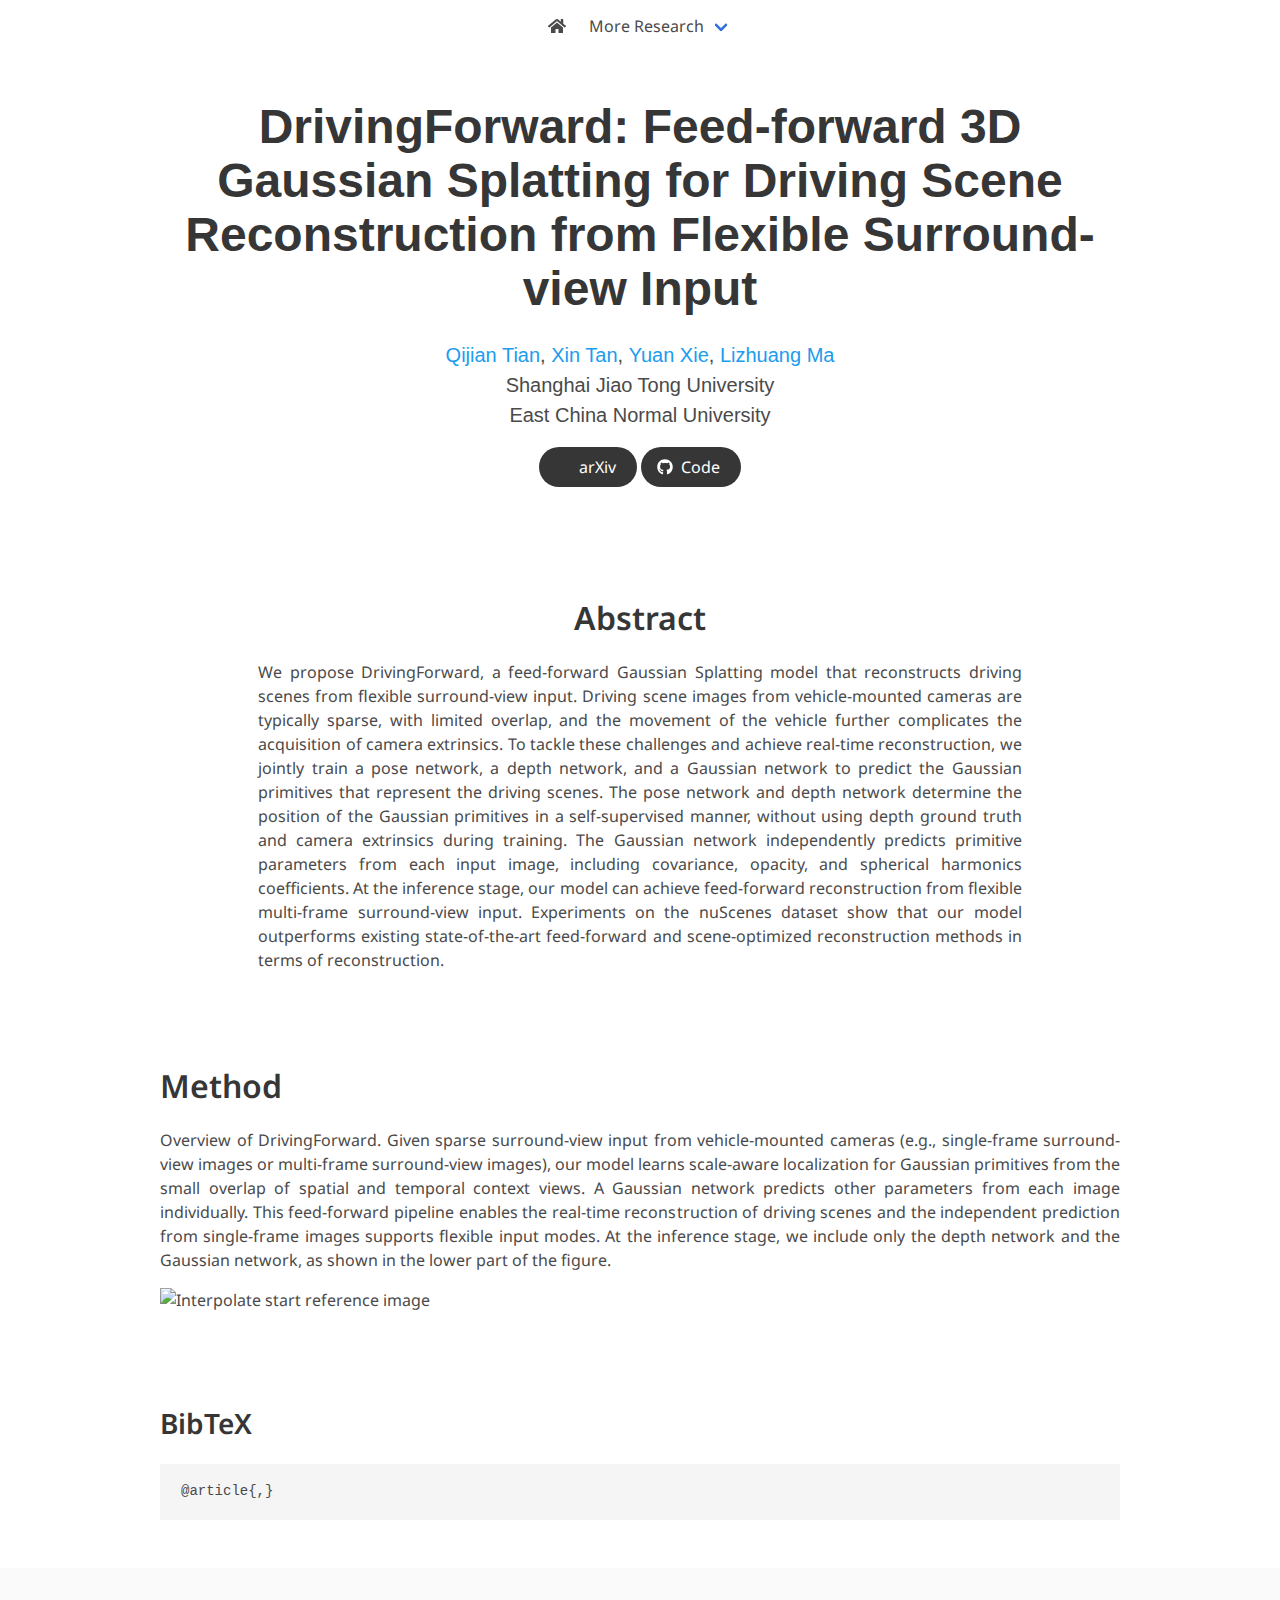
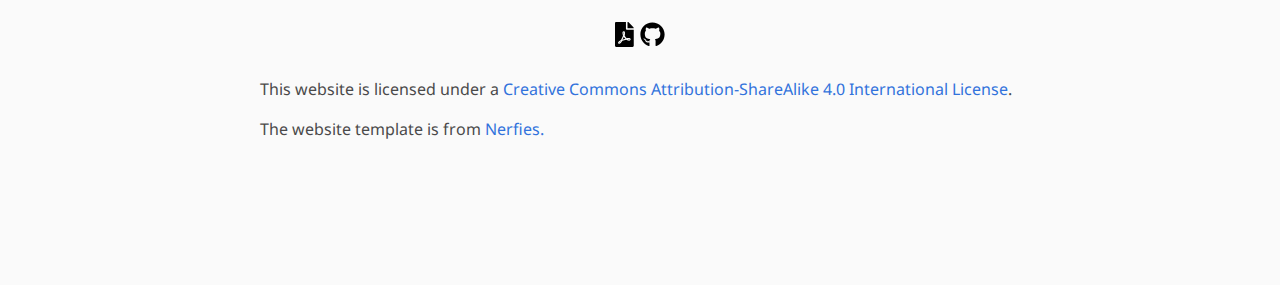
==== projects/drivingforward/index.html @ f585f8e1 "add drivingforward" ====
<!DOCTYPE html>
<html>
<head>
  <meta charset="utf-8">
  <meta name="description"
        content="DrivingForward: Feed-forward 3D Gaussian Splatting for Driving Scene Reconstruction from Flexible Surround-view Input">
  <meta name="keywords" content="DrivingForward">
  <meta name="viewport" content="width=device-width, initial-scale=1">
  <title>DrivingForward: Feed-forward 3D Gaussian Splatting for Driving Scene Reconstruction from Flexible Surround-view Input</title>

  <!-- Global site tag (gtag.js) - Google Analytics -->
  <script async src="https://www.googletagmanager.com/gtag/js?id=G-PYVRSFMDRL"></script>
  <script>
    window.dataLayer = window.dataLayer || [];

    function gtag() {
      dataLayer.push(arguments);
    }

    gtag('js', new Date());

    gtag('config', 'G-PYVRSFMDRL');
  </script>

  <link href="https://fonts.googleapis.com/css?family=Google+Sans|Noto+Sans|Castoro"
        rel="stylesheet">

  <link rel="stylesheet" href="./static/css/bulma.min.css">
  <link rel="stylesheet" href="./static/css/bulma-carousel.min.css">
  <link rel="stylesheet" href="./static/css/bulma-slider.min.css">
  <link rel="stylesheet" href="./static/css/fontawesome.all.min.css">
  <link rel="stylesheet"
        href="https://cdn.jsdelivr.net/gh/jpswalsh/academicons@1/css/academicons.min.css">
  <link rel="stylesheet" href="./static/css/index.css">
  <!-- <link rel="icon" href="./static/images/favicon.svg"> -->

  <script src="https://ajax.googleapis.com/ajax/libs/jquery/3.5.1/jquery.min.js"></script>
  <script defer src="./static/js/fontawesome.all.min.js"></script>
  <script src="./static/js/bulma-carousel.min.js"></script>
  <script src="./static/js/bulma-slider.min.js"></script>
  <script src="./static/js/index.js"></script>
</head>

<body>
    <nav class="navbar" role="navigation" aria-label="main navigation">
      <div class="navbar-brand">
        <a role="button" class="navbar-burger" aria-label="menu" aria-expanded="false">
          <span aria-hidden="true"></span>
          <span aria-hidden="true"></span>
          <span aria-hidden="true"></span>
        </a>
      </div>
      <div class="navbar-menu">
        <div class="navbar-start" style="flex-grow: 1; justify-content: center;">
          <a class="navbar-item" href="https://fangzhou2000.github.io/">
          <span class="icon">
              <i class="fas fa-home"></i>
          </span>
          </a>
    
          <div class="navbar-item has-dropdown is-hoverable">
            <a class="navbar-link">
              More Research
            </a>
          </div>
        </div>
    
      </div>
    </nav>

    <section class="hero">
        <div class="hero-body">
          <div class="container is-max-desktop">
            <div class="columns is-centered">
              <div class="column has-text-centered">
                <h1 class="title is-1 publication-title">DrivingForward: Feed-forward 3D Gaussian Splatting for Driving Scene Reconstruction from Flexible Surround-view Input</h1>
                <div class="is-size-5 publication-authors">
                  <span class="author-block">
                    <a href="http://fangzhou2000.github.io/">Qijian Tian</a>,</span>
                  <span class="author-block">
                    <a href="https://tanxincs.github.io/">Xin Tan</a>,</span>
                  <span class="author-block">
                    <a href="https://scholar.google.com/citations?user=RN1QMPgAAAAJ&hl=zh-CN&oi=ao">Yuan Xie</a>,
                  </span>
                  <span class="author-block">
                    <a href="https://dmcv.sjtu.edu.cn/people/">Lizhuang Ma</a>
                  </span>
                </div>
      
                <div class="is-size-5 publication-authors">
                  <span class="author-block">Shanghai Jiao Tong University</span><br>
                  <span class="author-block">East China Normal University</span>
                </div>
      
                <div class="column has-text-centered">
                  <div class="publication-links">
                    <!-- PDF Link. -->
                    <!-- <span class="link-block">
                      <a href=""
                         class="external-link button is-normal is-rounded is-dark">
                        <span class="icon">
                            <i class="fas fa-file-pdf"></i>
                        </span>
                        <span>Paper</span>
                      </a>
                    </span> -->
                    <span class="link-block">
                      <a href=""
                         class="external-link button is-normal is-rounded is-dark">
                        <span class="icon">
                            <i class="ai ai-arxiv"></i>
                        </span>
                        <span>arXiv</span>
                      </a>
                    </span>
                    <!-- Video Link. -->
                    <!-- <span class="link-block">
                      <a href="https://www.youtube.com/watch?v=MrKrnHhk8IA"
                         class="external-link button is-normal is-rounded is-dark">
                        <span class="icon">
                            <i class="fab fa-youtube"></i>
                        </span>
                        <span>Video</span>
                      </a>
                    </span> -->
                    <!-- Code Link. -->
                    <span class="link-block">
                      <a href="https://github.com/fangzhou2000/DrivingForward"
                         class="external-link button is-normal is-rounded is-dark">
                        <span class="icon">
                            <i class="fab fa-github"></i>
                        </span>
                        <span>Code</span>
                        </a>
                    </span>
                    <!-- Dataset Link. -->
                    <!-- <span class="link-block"> -->
                      <!-- <a href="https://github.com/google/nerfies/releases/tag/0.1"
                         class="external-link button is-normal is-rounded is-dark">
                        <span class="icon">
                            <i class="far fa-images"></i>
                        </span>
                        <span>Data</span>
                        </a> -->
                  </div>
      
                </div>
              </div>
            </div>
          </div>
        </div>
    </section>

    <!-- <section class="hero teaser">
        <div class="container is-max-desktop">
          <div class="hero-body">
            <video id="teaser" autoplay muted loop playsinline height="100%">
              <source src="./static/videos/"
                      type="video/mp4">
            </video>
            <h2 class="subtitle has-text-centered">
              <span class="dnerf">Caption</span>
            </h2>
          </div>
        </div>
    </section> -->

    <section class="section">
        <div class="container is-max-desktop">
          <!-- Abstract. -->
          <div class="columns is-centered has-text-centered">
            <div class="column is-four-fifths">
              <h2 class="title is-3">Abstract</h2>
              <div class="content has-text-justified">
                We propose DrivingForward, a feed-forward Gaussian Splatting model that reconstructs driving scenes from flexible surround-view input. Driving scene images from vehicle-mounted cameras are typically sparse, with limited overlap, and the movement of the vehicle further complicates the acquisition of camera extrinsics. To tackle these challenges and achieve real-time reconstruction, we jointly train a pose network, a depth network, and a Gaussian network to predict the Gaussian primitives that represent the driving scenes. The pose network and depth network determine the position of the Gaussian primitives in a self-supervised manner, without using depth ground truth and camera extrinsics during training. The Gaussian network independently predicts primitive parameters from each input image, including covariance, opacity, and spherical harmonics coefficients. At the inference stage, our model can achieve feed-forward reconstruction from flexible multi-frame surround-view input. Experiments on the nuScenes dataset show that our model outperforms existing state-of-the-art feed-forward and scene-optimized reconstruction methods in terms of reconstruction.
              </div>
            </div>
          </div>
        </div>
    </section>

    <section class="section">
        <div class="container is-max-desktop">
          <!-- Method. -->
          <div class="columns is-centered">
            <div class="column is-full-width">
              <h2 class="title is-3">Method</h2>
              <!-- Interpolating. -->
                <div class="content has-text-justified">
                <p>
                    Overview of DrivingForward. Given sparse surround-view input from vehicle-mounted cameras 
                    (e.g., single-frame surround-view images or multi-frame surround-view images), 
                    our model learns scale-aware localization for Gaussian primitives from the small overlap of spatial and temporal context views. 
                    A Gaussian network predicts other parameters from each image individually. 
                    This feed-forward pipeline enables the real-time reconstruction of driving scenes and 
                    the independent prediction from single-frame images supports flexible input modes. 
                    At the inference stage, we include only the depth network and the Gaussian network, as shown in the lower part of the figure.
                </p>
                <img src="./static/images/main.png" 
                     class="interpolation-image" 
                     alt="Interpolate start reference image" 
                     style="width: 100%; height: auto; display: block; margin: 0 auto;">
            </div>
          </div>
        </div>
    </section>

    <section class="section" id="BibTeX">
        <div class="container is-max-desktop content">
          <h2 class="title">BibTeX</h2>
          <pre><code>@article{,}</code></pre>
        </div>
    </section>

    <footer class="footer">
        <div class="container">
          <div class="content has-text-centered">
            <a class="icon-link"
               href="">
              <i class="fas fa-file-pdf"></i>
            </a>
            <a class="icon-link" href="https://github.com/fangzhou2000" class="external-link" disabled>
              <i class="fab fa-github"></i>
            </a>
          </div>
          <div class="columns is-centered">
            <div class="column is-8">
              <div class="content">
                <p>
                  This website is licensed under a <a rel="license" href="http://creativecommons.org/licenses/by-sa/4.0/">Creative Commons Attribution-ShareAlike 4.0 International License</a>.
                </p>
                <p>
                  The website template is from <a href="https://github.com/nerfies/nerfies.github.io">Nerfies.
                </p>
              </div>
            </div>
            <!-- <a href="https://mapmyvisitors.com/web/1bvxj" title="Visit tracker"><img src="https://mapmyvisitors.com/map.png?d=kSH52UUctXHgyZTvsD38_H_styzXoRq6qG_cg4tttWI&cl=ffffff"></a> -->
          </div>
          
        </div>
    </footer>

</body>
</html>
---- projects/drivingforward/static/css/index.css ----
body {
  font-family: 'Noto Sans', sans-serif;
}


.footer .icon-link {
    font-size: 25px;
    color: #000;
}

.link-block a {
    margin-top: 5px;
    margin-bottom: 5px;
}

.dnerf {
  font-variant: small-caps;
}


.teaser .hero-body {
  padding-top: 0;
  padding-bottom: 3rem;
}

.teaser {
  font-family: 'Google Sans', sans-serif;
}


.publication-title {
}

.publication-banner {
  max-height: parent;

}

.publication-banner video {
  position: relative;
  left: auto;
  top: auto;
  transform: none;
  object-fit: fit;
}

.publication-header .hero-body {
}

.publication-title {
    font-family: 'Google Sans', sans-serif;
}

.publication-authors {
    font-family: 'Google Sans', sans-serif;
}

.publication-venue {
    color: #555;
    width: fit-content;
    font-weight: bold;
}

.publication-awards {
    color: #ff3860;
    width: fit-content;
    font-weight: bolder;
}

.publication-authors {
}

.publication-authors a {
   color: hsl(204, 86%, 53%) !important;
}

.publication-authors a:hover {
    text-decoration: underline;
}

.author-block {
  display: inline-block;
}

.publication-banner img {
}

.publication-authors {
  /*color: #4286f4;*/
}

.publication-video {
    position: relative;
    width: 100%;
    height: 0;
    padding-bottom: 56.25%;

    overflow: hidden;
    border-radius: 10px !important;
}

.publication-video iframe {
    position: absolute;
    top: 0;
    left: 0;
    width: 100%;
    height: 100%;
}

.publication-body img {
}

.results-carousel {
  overflow: hidden;
}

.results-carousel .item {
  margin: 5px;
  overflow: hidden;
  border: 1px solid #bbb;
  border-radius: 10px;
  padding: 0;
  font-size: 0;
}

.results-carousel video {
  margin: 0;
}


.interpolation-panel {
  background: #f5f5f5;
  border-radius: 10px;
}

.interpolation-panel .interpolation-image {
  width: 100%;
  border-radius: 5px;
}

.interpolation-video-column {
}

.interpolation-panel .slider {
  margin: 0 !important;
}

.interpolation-panel .slider {
  margin: 0 !important;
}

#interpolation-image-wrapper {
  width: 100%;
}
#interpolation-image-wrapper img {
  border-radius: 5px;
}
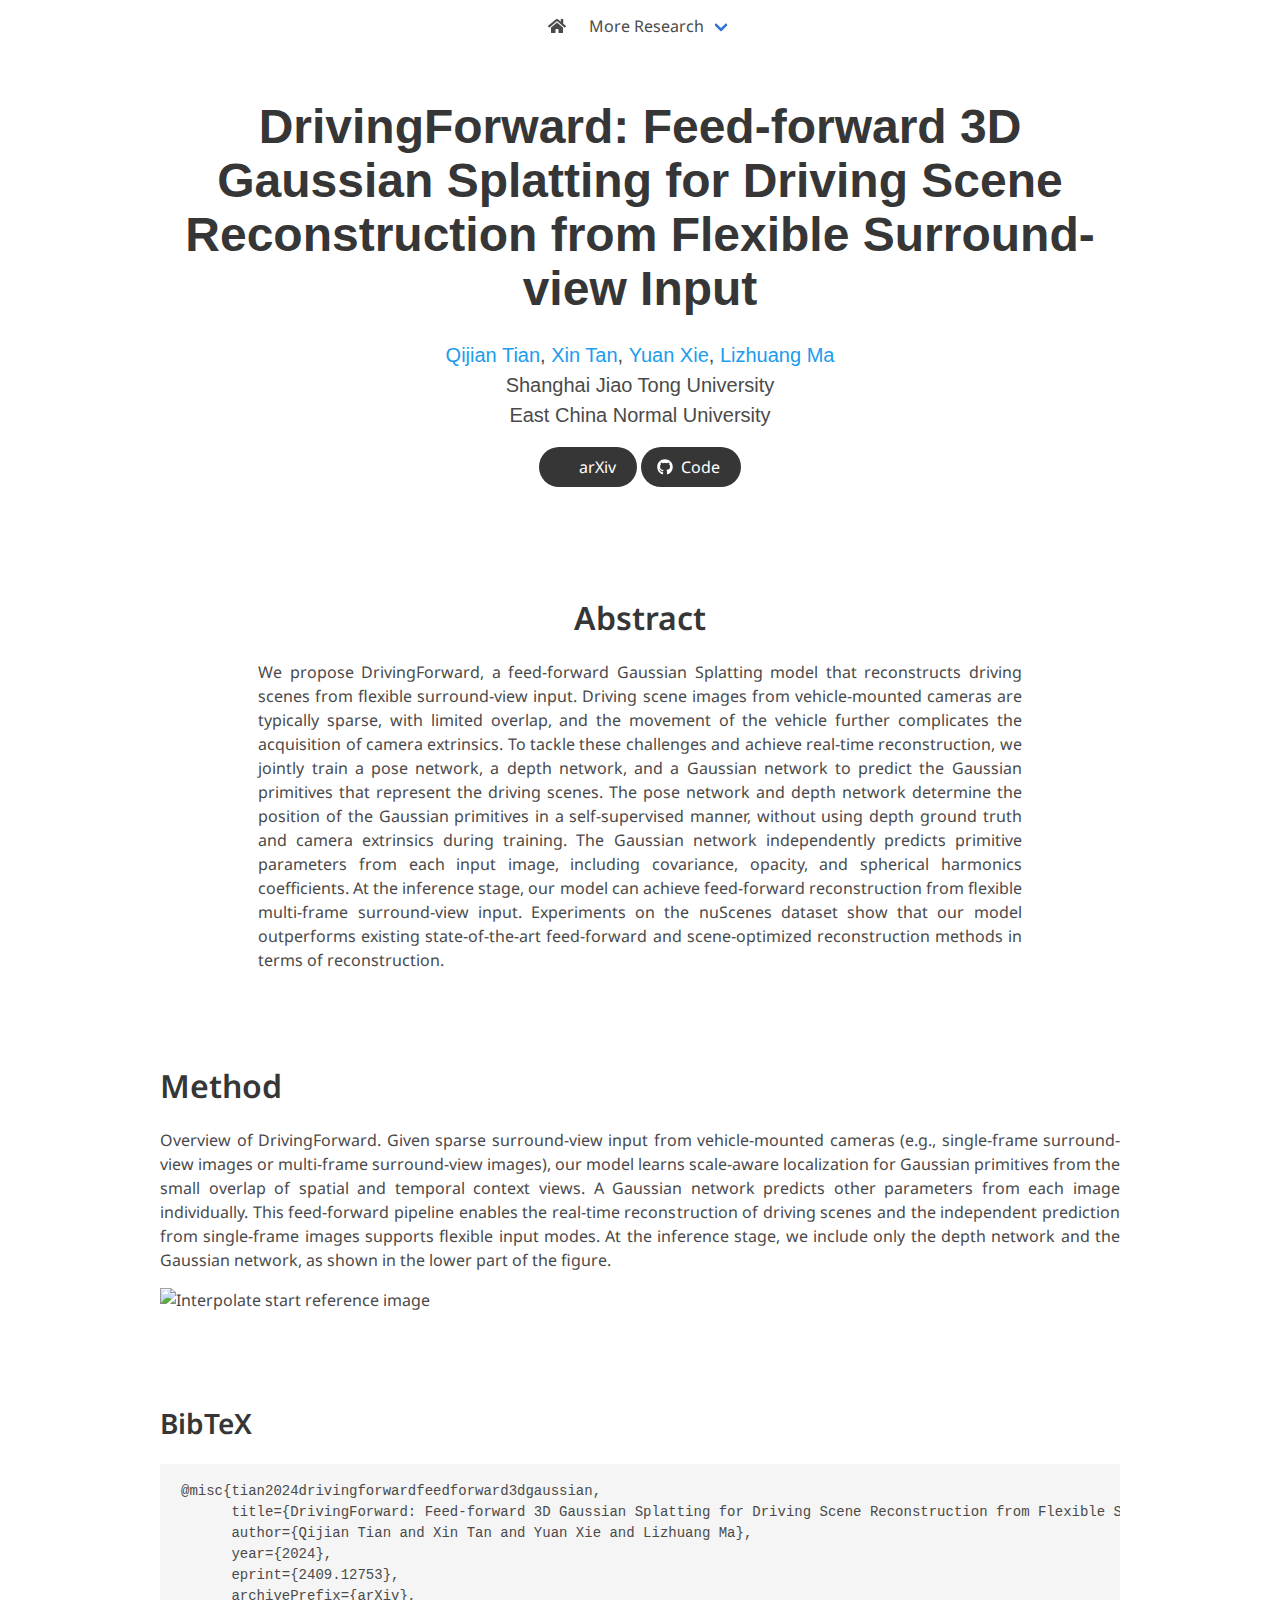
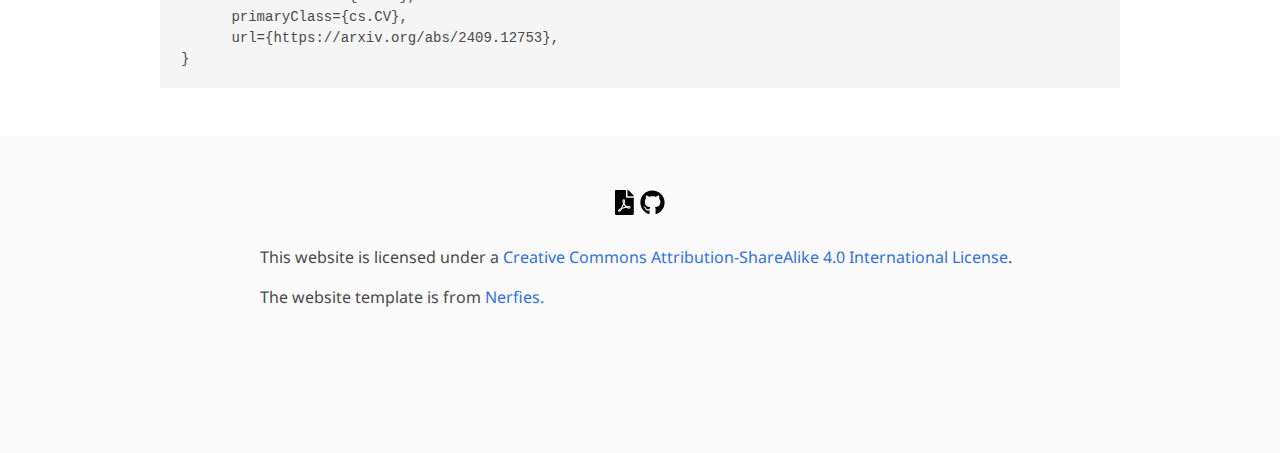
==== commit 9b17875e: "update arxiv link" ====
--- a/projects/drivingforward/index.html
+++ b/projects/drivingforward/index.html
@@ -105,7 +105,7 @@
                       </a>
                     </span> -->
                     <span class="link-block">
-                      <a href=""
+                      <a href="https://arxiv.org/abs/2409.12753"
                          class="external-link button is-normal is-rounded is-dark">
                         <span class="icon">
                             <i class="ai ai-arxiv"></i>
@@ -208,7 +208,15 @@
     <section class="section" id="BibTeX">
         <div class="container is-max-desktop content">
           <h2 class="title">BibTeX</h2>
-          <pre><code>@article{,}</code></pre>
+          <pre><code>@misc{tian2024drivingforwardfeedforward3dgaussian,
+      title={DrivingForward: Feed-forward 3D Gaussian Splatting for Driving Scene Reconstruction from Flexible Surround-view Input}, 
+      author={Qijian Tian and Xin Tan and Yuan Xie and Lizhuang Ma},
+      year={2024},
+      eprint={2409.12753},
+      archivePrefix={arXiv},
+      primaryClass={cs.CV},
+      url={https://arxiv.org/abs/2409.12753}, 
+}</code></pre>
         </div>
     </section>
 
@@ -216,7 +224,7 @@
         <div class="container">
           <div class="content has-text-centered">
             <a class="icon-link"
-               href="">
+               href="https://arxiv.org/pdf/2409.12753">
               <i class="fas fa-file-pdf"></i>
             </a>
             <a class="icon-link" href="https://github.com/fangzhou2000" class="external-link" disabled>
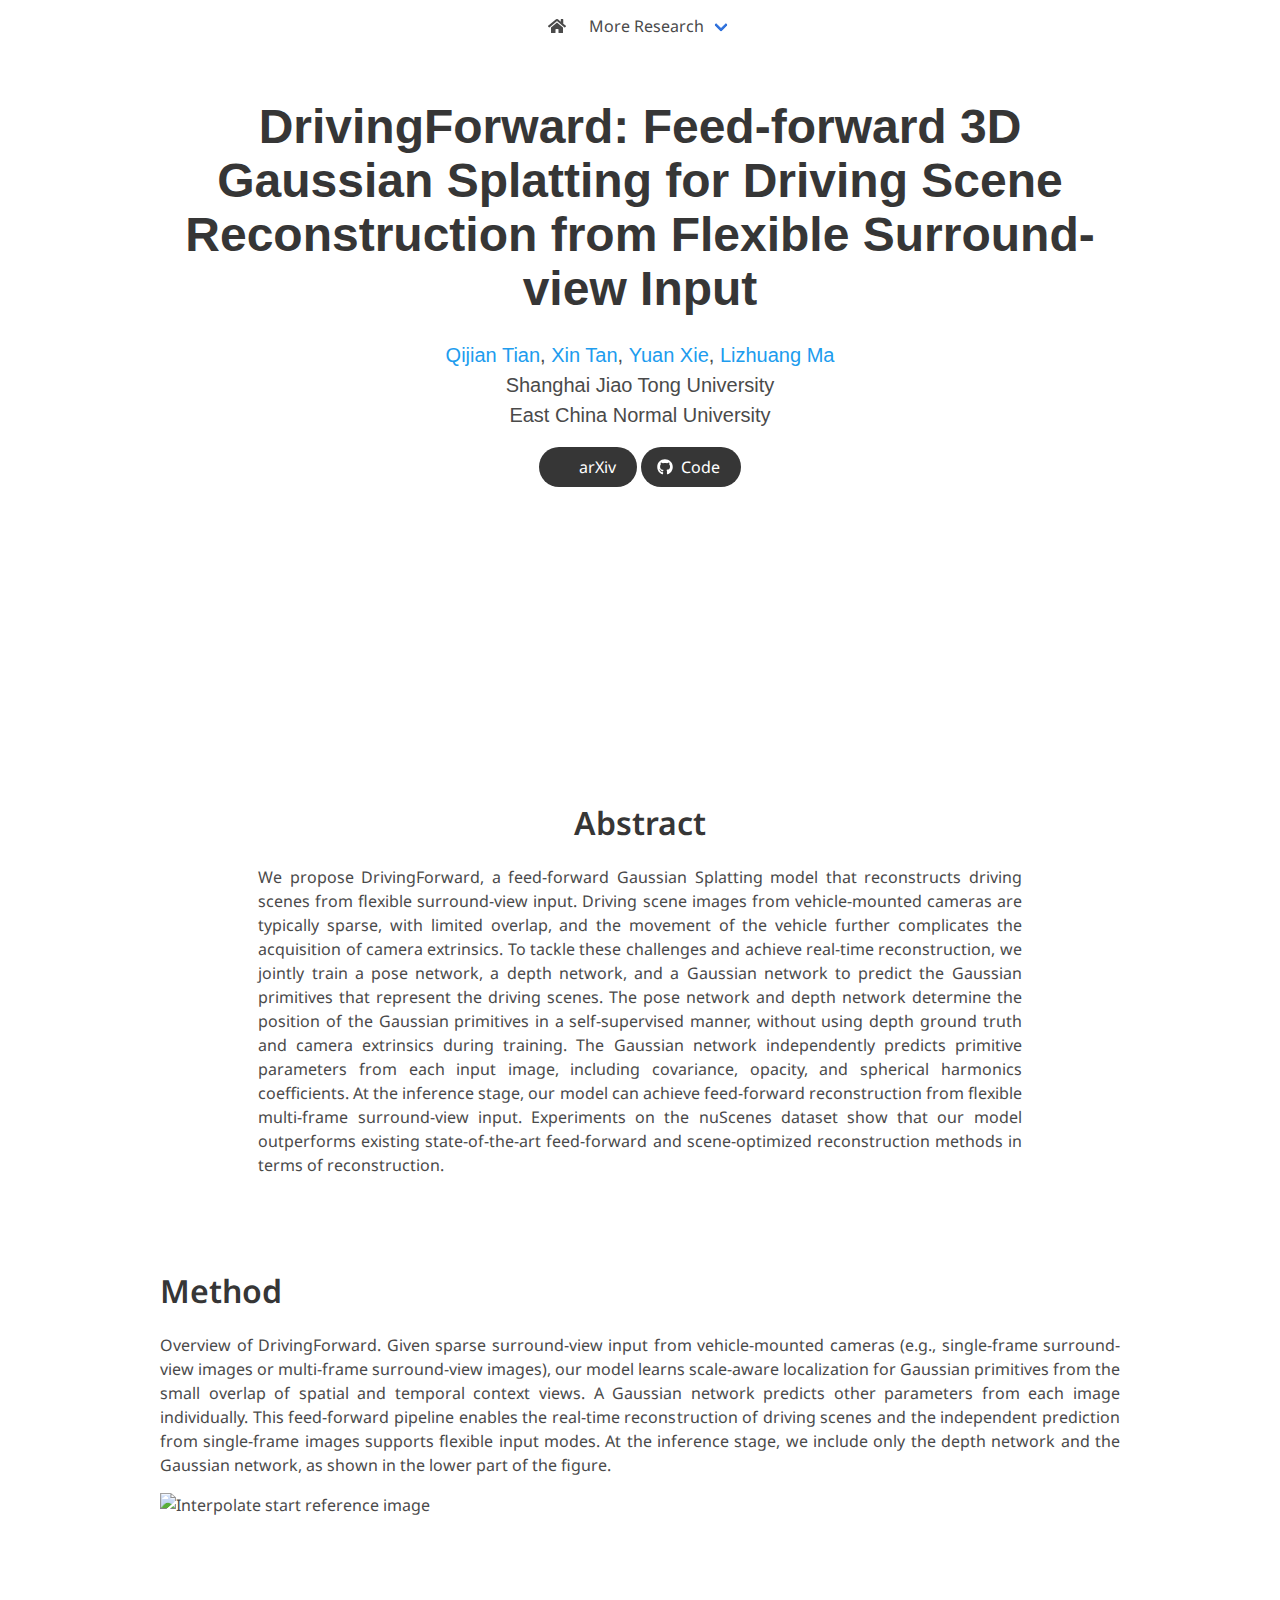
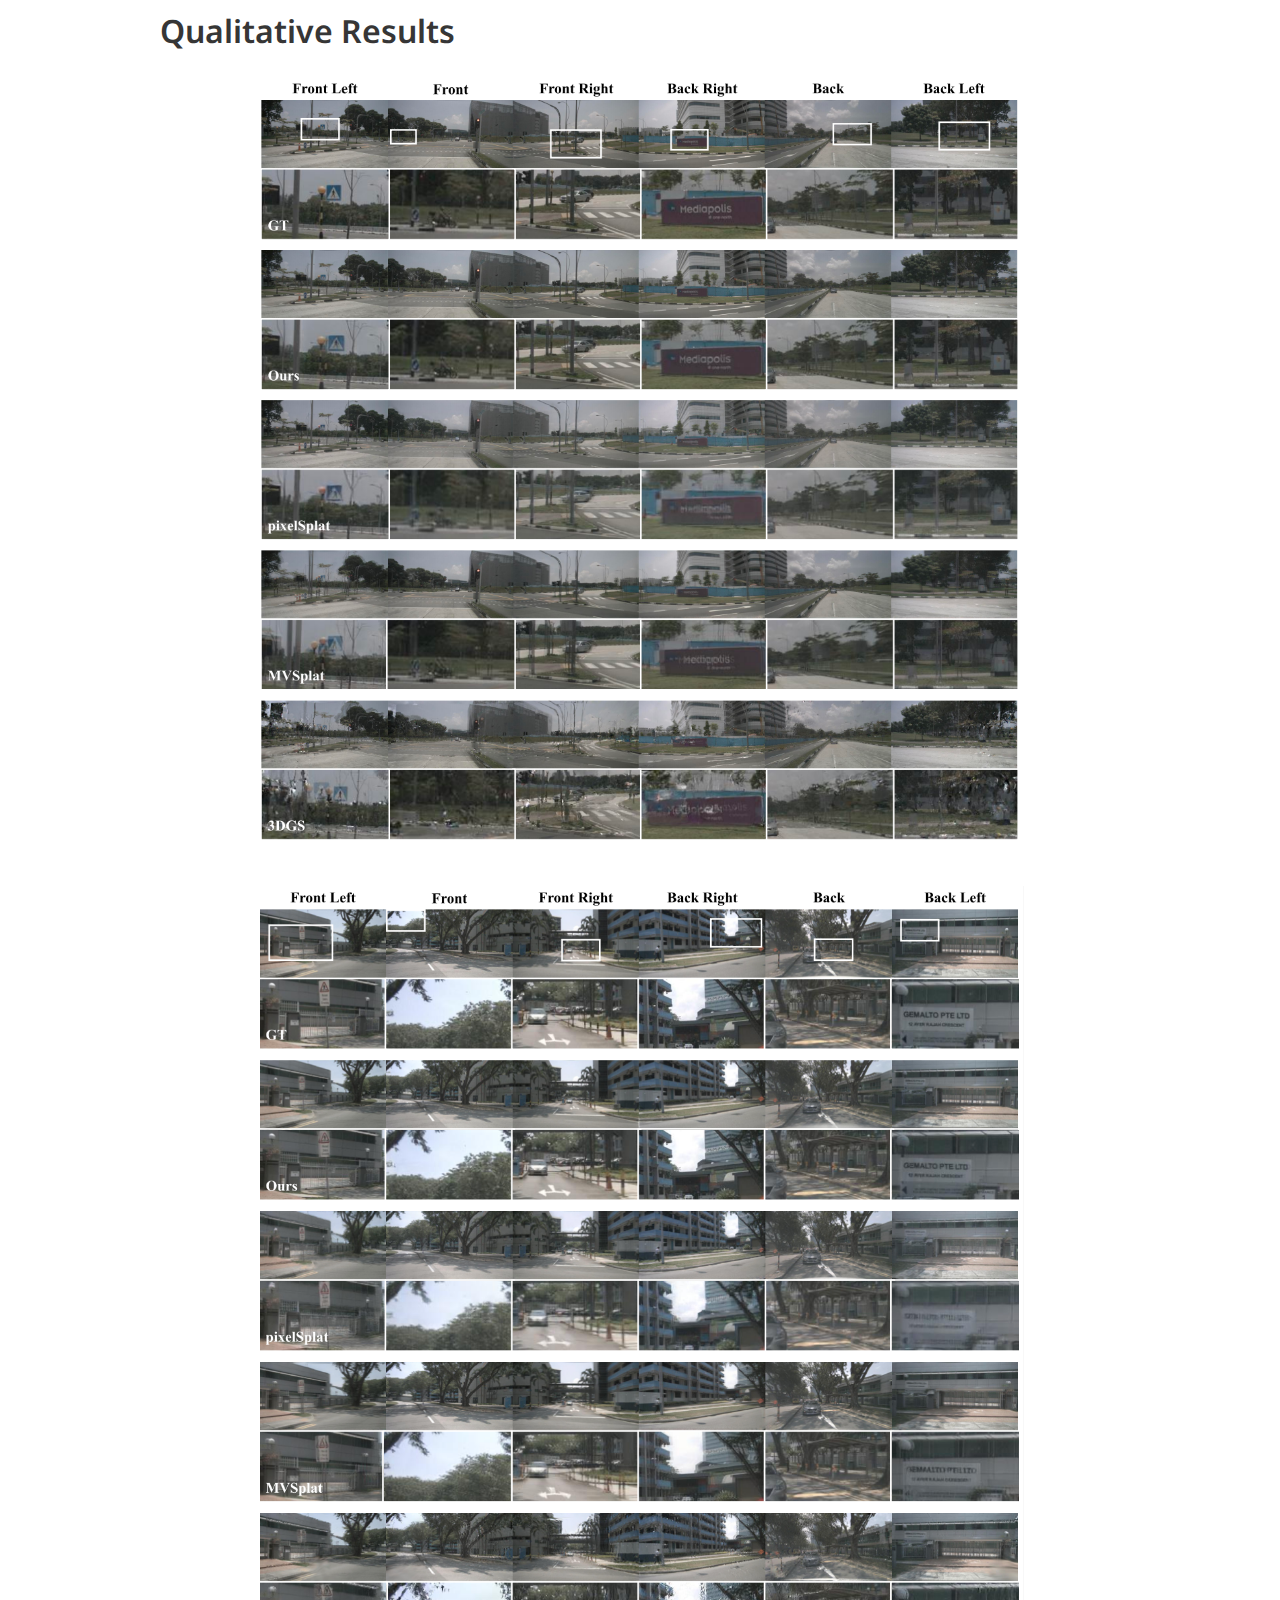
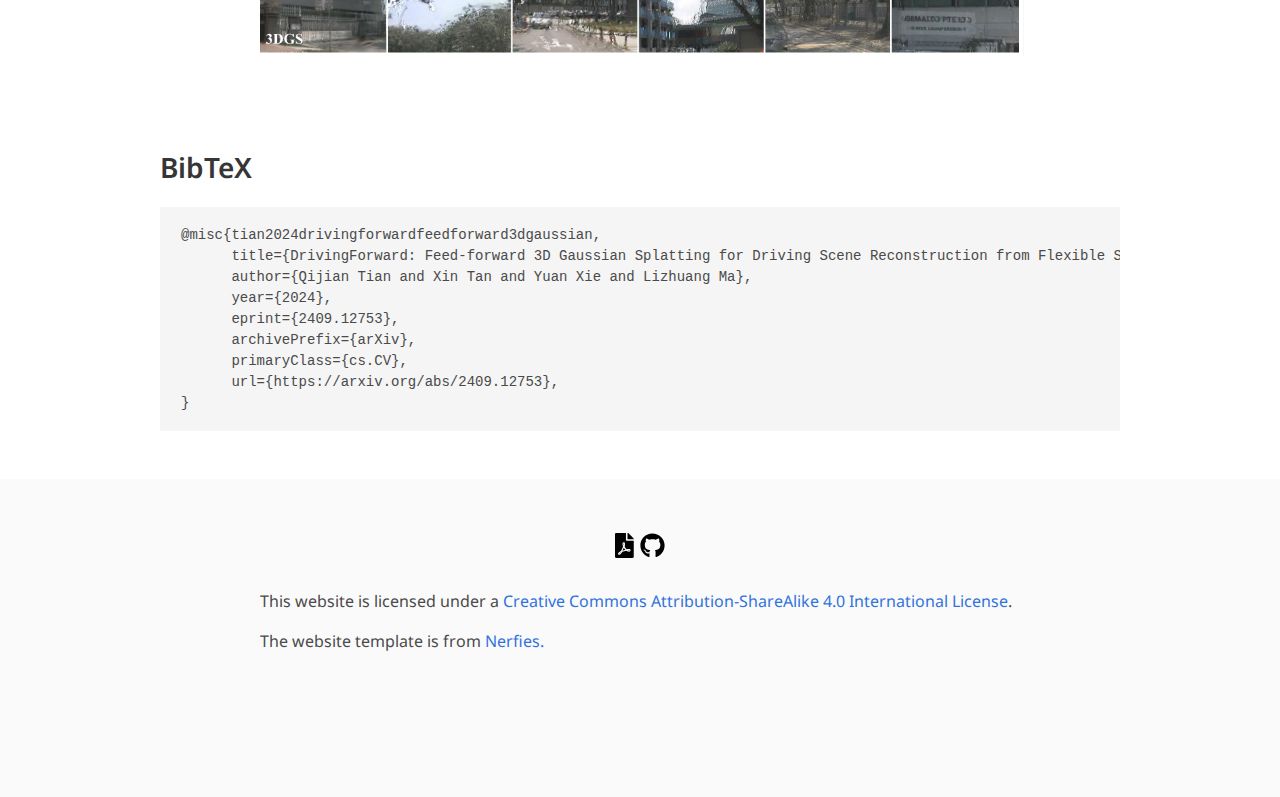
==== commit e78ee48e: "update" ====
--- a/projects/drivingforward/index.html
+++ b/projects/drivingforward/index.html
@@ -151,19 +151,19 @@
         </div>
     </section>
 
-    <!-- <section class="hero teaser">
+    <section class="hero teaser">
         <div class="container is-max-desktop">
           <div class="hero-body">
             <video id="teaser" autoplay muted loop playsinline height="100%">
-              <source src="./static/videos/"
+              <source src="./static/videos/demo.mp4"
                       type="video/mp4">
             </video>
-            <h2 class="subtitle has-text-centered">
-              <span class="dnerf">Caption</span>
-            </h2>
-          </div>
-        </div>
-    </section> -->
+            <!-- <h2 class="subtitle has-text-centered">
+              <span class="dnerf">DrivingForward reconstructs driving scenes from sparse surround-view input</span>
+            </h2> -->
+          </div>
+        </div>
+    </section>
 
     <section class="section">
         <div class="container is-max-desktop">
@@ -205,6 +205,34 @@
         </div>
     </section>
 
+    <section class="section">
+      <div class="container is-max-desktop">
+        <!-- Qualitative Results. -->
+        <div class="columns is-centered">
+          <div class="column is-full-width">
+            <h2 class="title is-3">Qualitative Results</h2>
+            <!-- Interpolating. -->
+            <div class="content has-text-justified">
+              <img src="./static/images/supp_full_vis.png" 
+                   class="interpolation-image" 
+                   alt="Interpolate start reference image" 
+                   style="width: 80%; height: 100%; display: block; margin: 0 auto;">
+              <p> 
+                <br>
+              </p>
+              <img src="./static/images/supp_more_vis.png" 
+                   class="interpolation-image" 
+                   alt="Interpolate start reference image" 
+                   style="width: 80%; height: 100%; display: block; margin: 0 auto;">
+            </div>
+          </div>
+        </div>
+      </div>
+    </section>
+
+    
+
+
     <section class="section" id="BibTeX">
         <div class="container is-max-desktop content">
           <h2 class="title">BibTeX</h2>
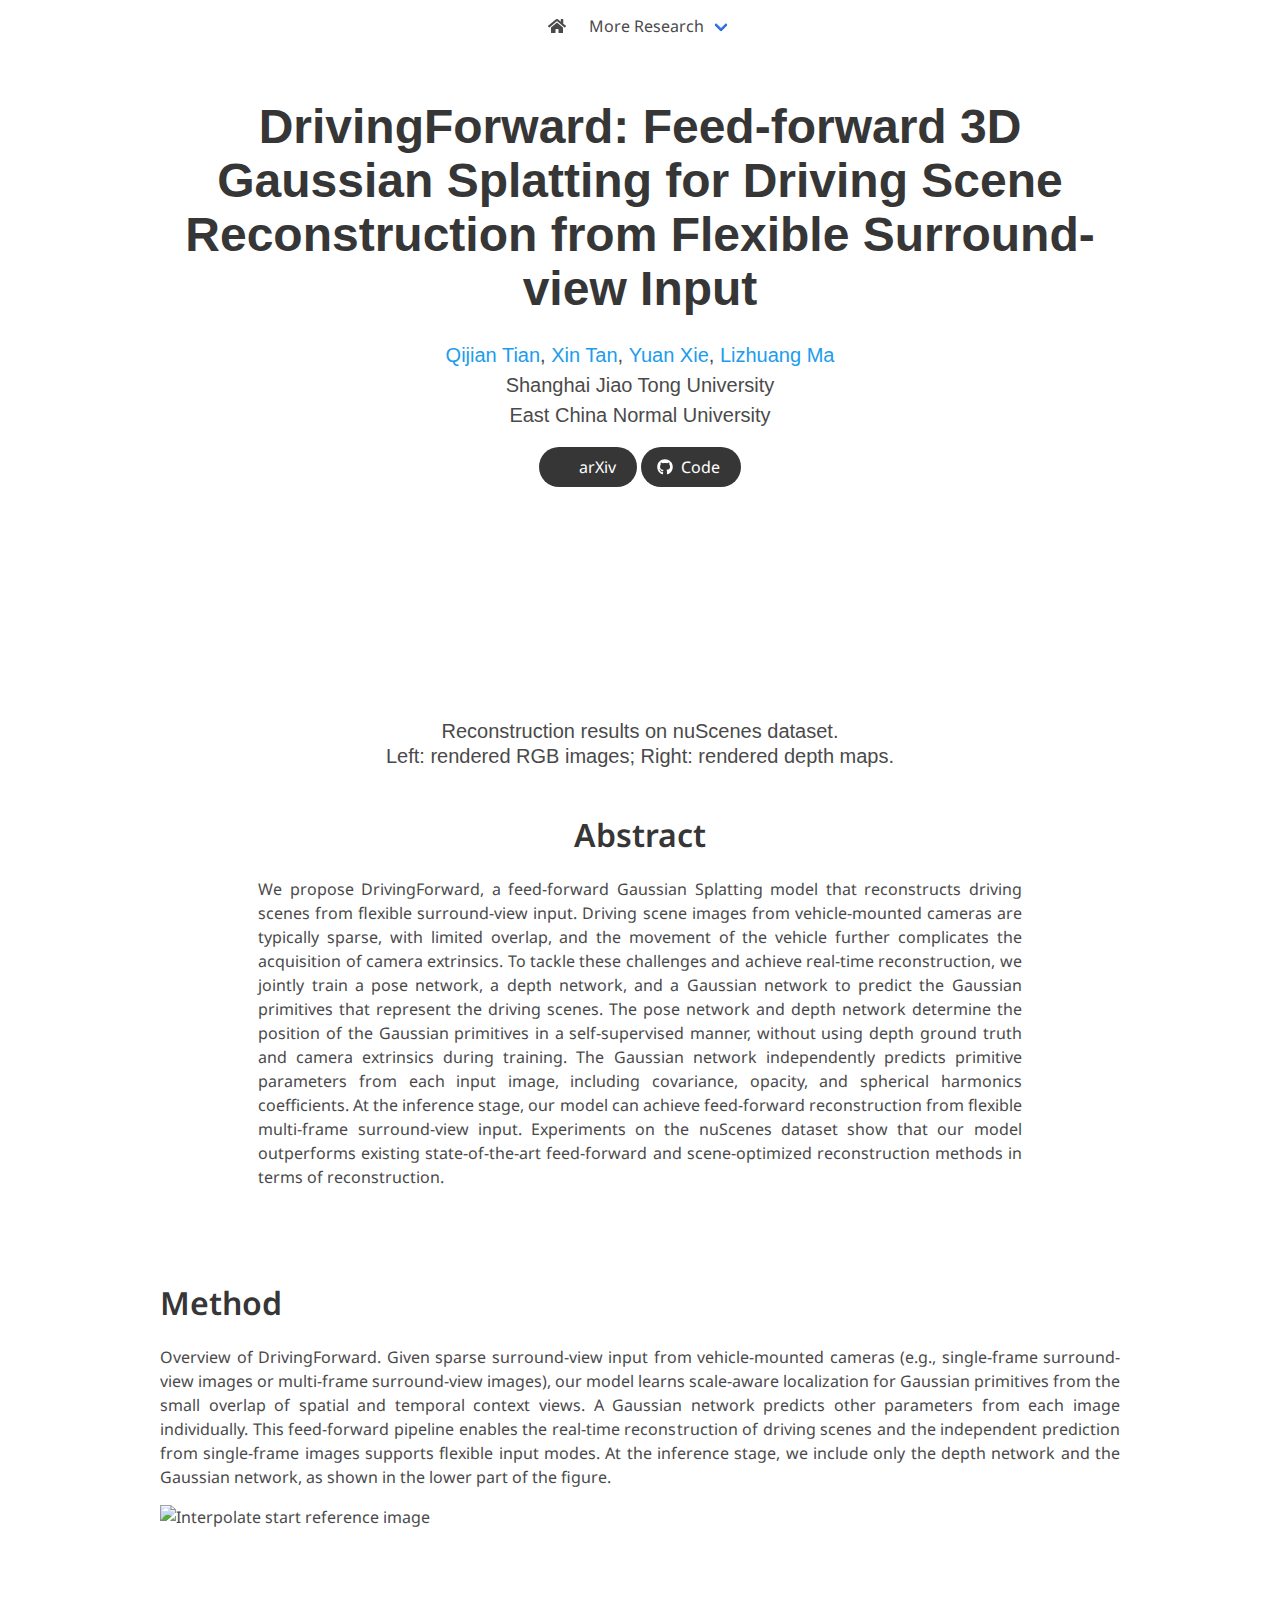
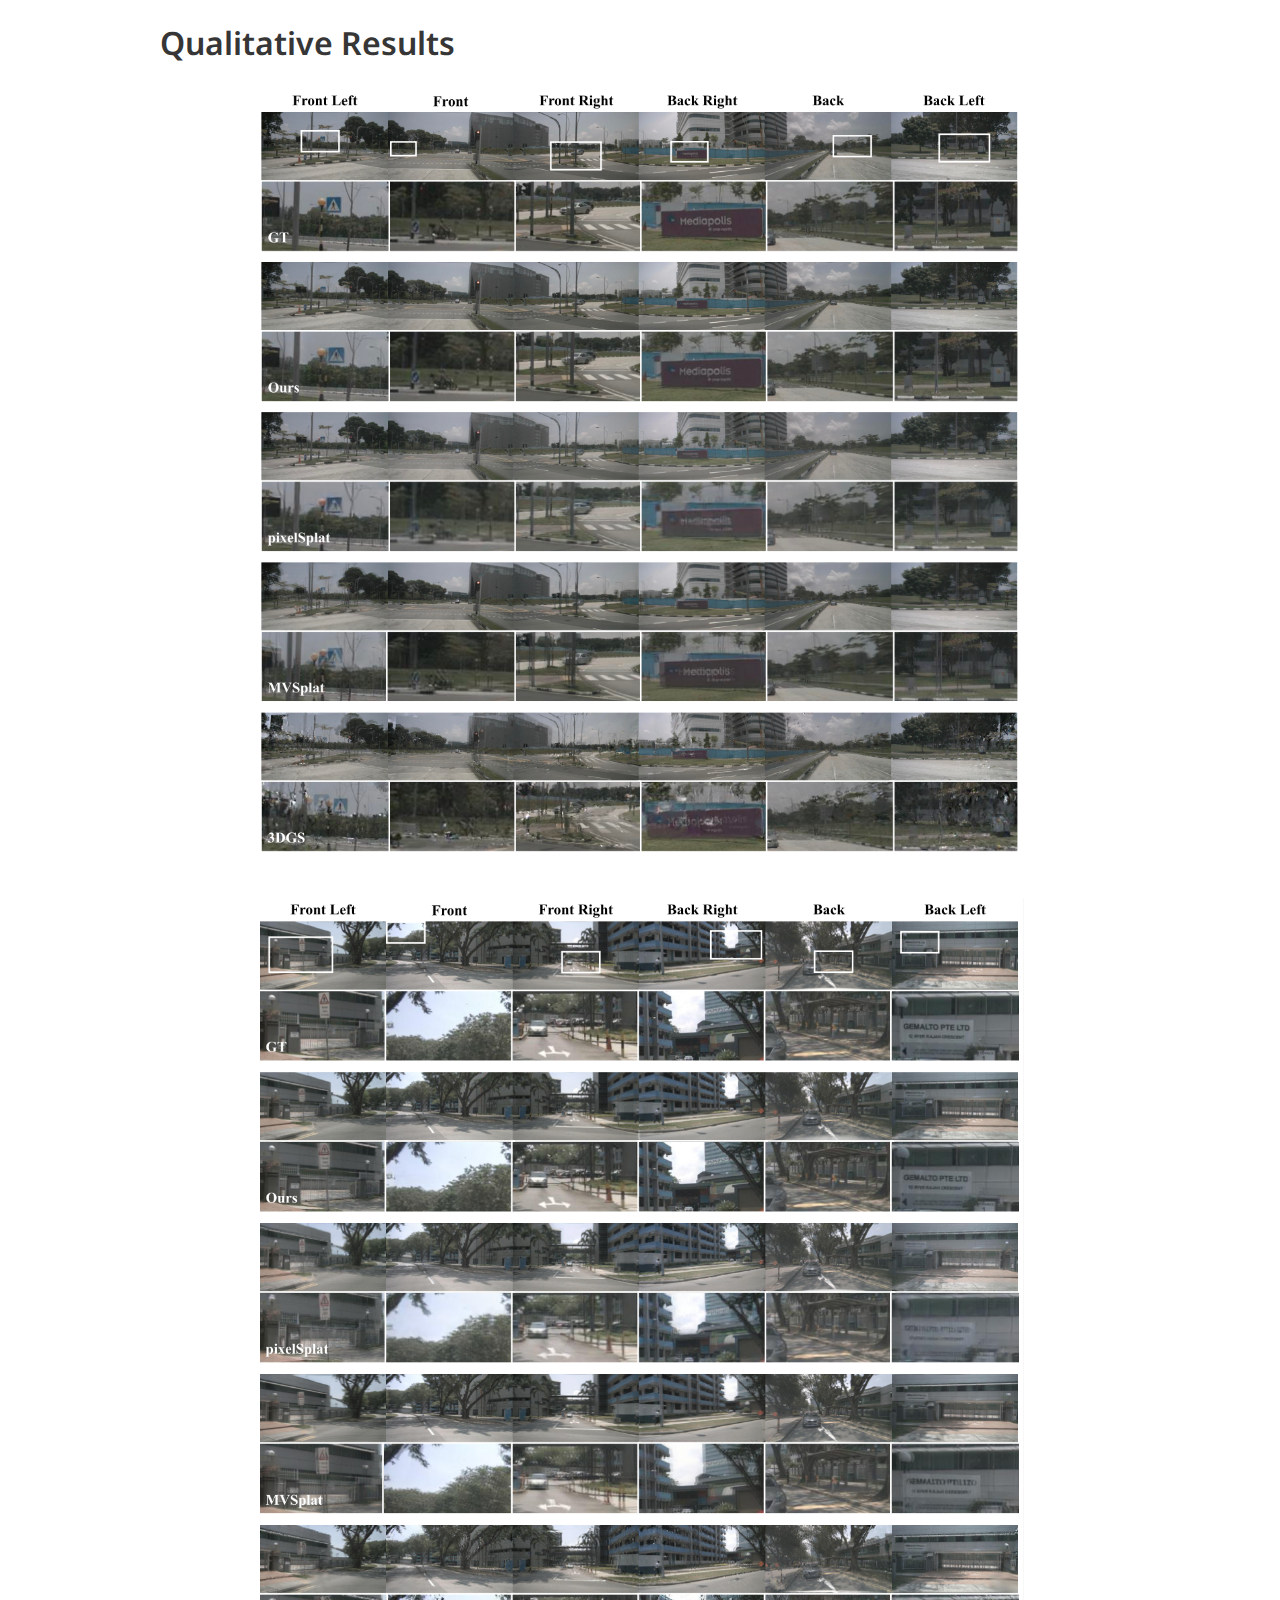
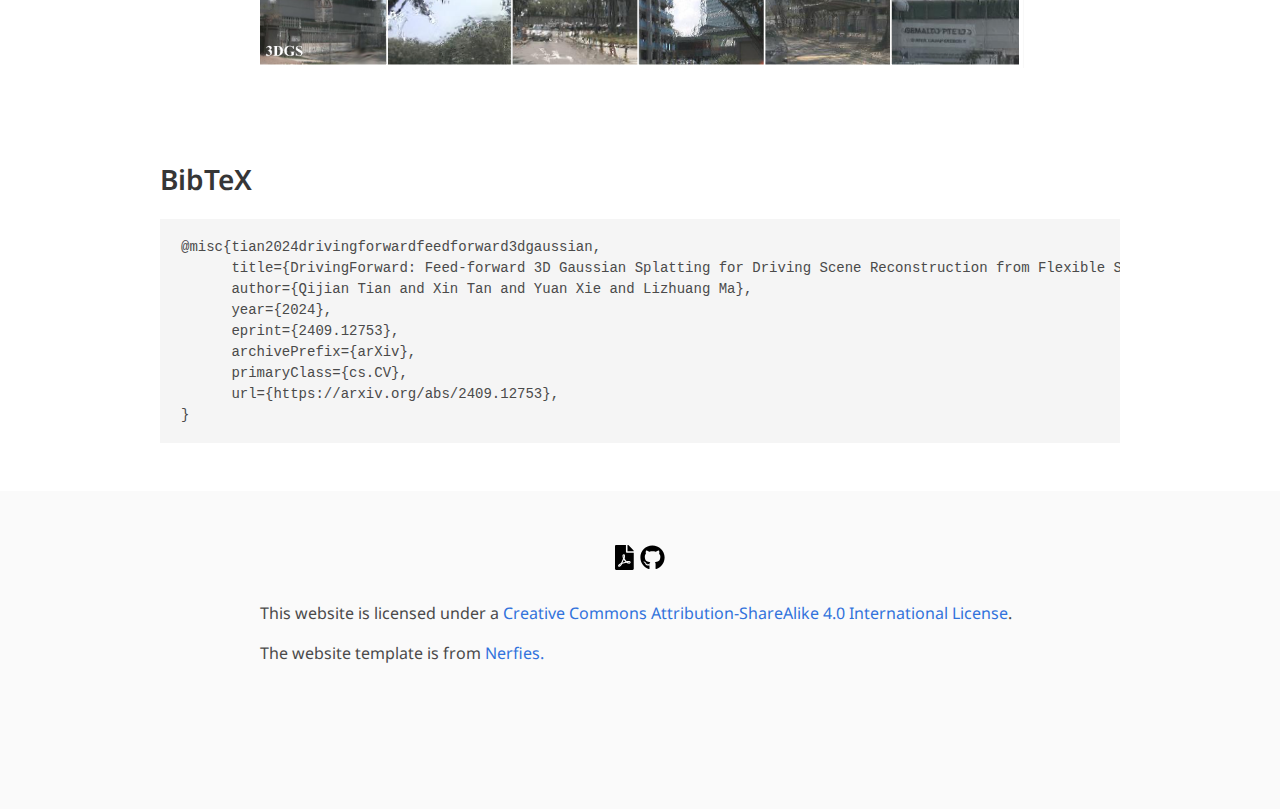
==== commit 55445acf: "update depth map" ====
--- a/projects/drivingforward/index.html
+++ b/projects/drivingforward/index.html
@@ -151,20 +151,46 @@
         </div>
     </section>
 
-    <section class="hero teaser">
+    <!-- <section class="hero teaser">
         <div class="container is-max-desktop">
           <div class="hero-body">
             <video id="teaser" autoplay muted loop playsinline height="100%">
               <source src="./static/videos/demo.mp4"
                       type="video/mp4">
             </video>
-            <!-- <h2 class="subtitle has-text-centered">
-              <span class="dnerf">DrivingForward reconstructs driving scenes from sparse surround-view input</span>
-            </h2> -->
-          </div>
-        </div>
-    </section>
-
+            <h2 class="subtitle has-text-centered">
+              <span class="dnerf">Reconstruction results on nuScenes dataset. <br>Left: Rendered RGB Images; Right: Rendered Depth Maps.
+            </h2>
+          </div>
+        </div>
+    </section> -->
+    <section class="hero teaser">
+      <div class="container is-max-desktop">
+        <div class="columns">
+        <div class="column is-full-width">
+        <div class="hero-body" style="display: flex; justify-content: center; align-items: center; padding: 0; margin-bottom: 10px;">
+          
+          <div class="video-container" style="flex: 1; margin-right: 10px;">
+            <video id="teaser-left" autoplay muted loop playsinline style="width: auto; height: 100%;">
+              <source src="./static/videos/demo_rgb.mp4" type="video/mp4">
+            </video>
+          </div>
+
+          <div class="video-container" style="flex: 1; margin-left: 10px;">
+            <video id="teaser-right" autoplay muted loop playsinline style="width: auto; height: 100%;">
+              <source src="./static/videos/demo_depth.mp4" type="video/mp4">
+            </video>
+          </div>
+    
+        </div>
+        <h2 class="subtitle has-text-centered">
+          <span class="dnerf">Reconstruction results on nuScenes dataset.<br>Left: rendered RGB images; Right: rendered depth maps.</span>
+        </h2>
+        </div>
+        </div>
+      </div>
+    </section>
+    
     <section class="section">
         <div class="container is-max-desktop">
           <!-- Abstract. -->
--- a/projects/drivingforward/static/css/index.css
+++ b/projects/drivingforward/static/css/index.css
@@ -14,7 +14,7 @@
 }
 
 .dnerf {
-  font-variant: small-caps;
+  font-variant: normal;
 }
 
 
@@ -25,10 +25,6 @@
 
 .teaser {
   font-family: 'Google Sans', sans-serif;
-}
-
-
-.publication-title {
 }
 
 .publication-banner {
@@ -42,9 +38,6 @@
   top: auto;
   transform: none;
   object-fit: fit;
-}
-
-.publication-header .hero-body {
 }
 
 .publication-title {
@@ -67,9 +60,6 @@
     font-weight: bolder;
 }
 
-.publication-authors {
-}
-
 .publication-authors a {
    color: hsl(204, 86%, 53%) !important;
 }
@@ -80,13 +70,6 @@
 
 .author-block {
   display: inline-block;
-}
-
-.publication-banner img {
-}
-
-.publication-authors {
-  /*color: #4286f4;*/
 }
 
 .publication-video {
@@ -105,9 +88,6 @@
     left: 0;
     width: 100%;
     height: 100%;
-}
-
-.publication-body img {
 }
 
 .results-carousel {
@@ -138,9 +118,6 @@
   border-radius: 5px;
 }
 
-.interpolation-video-column {
-}
-
 .interpolation-panel .slider {
   margin: 0 !important;
 }
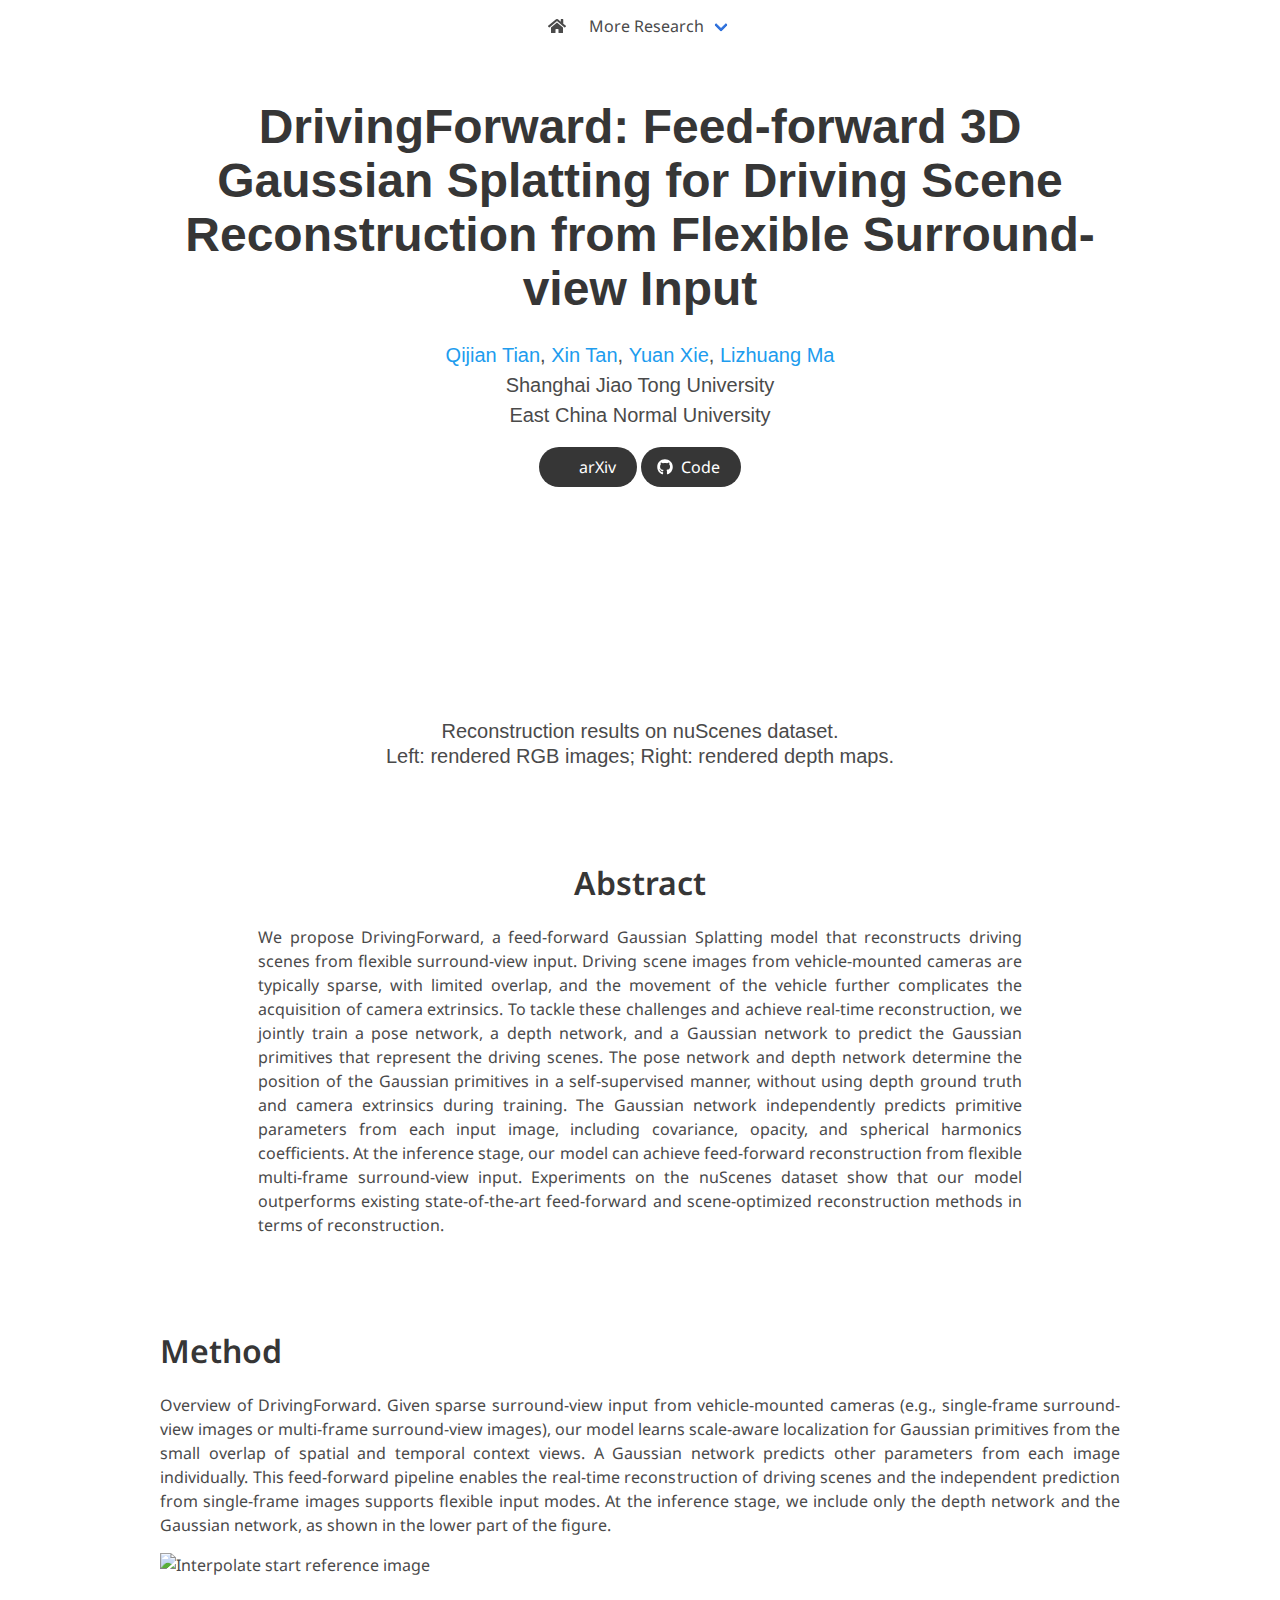
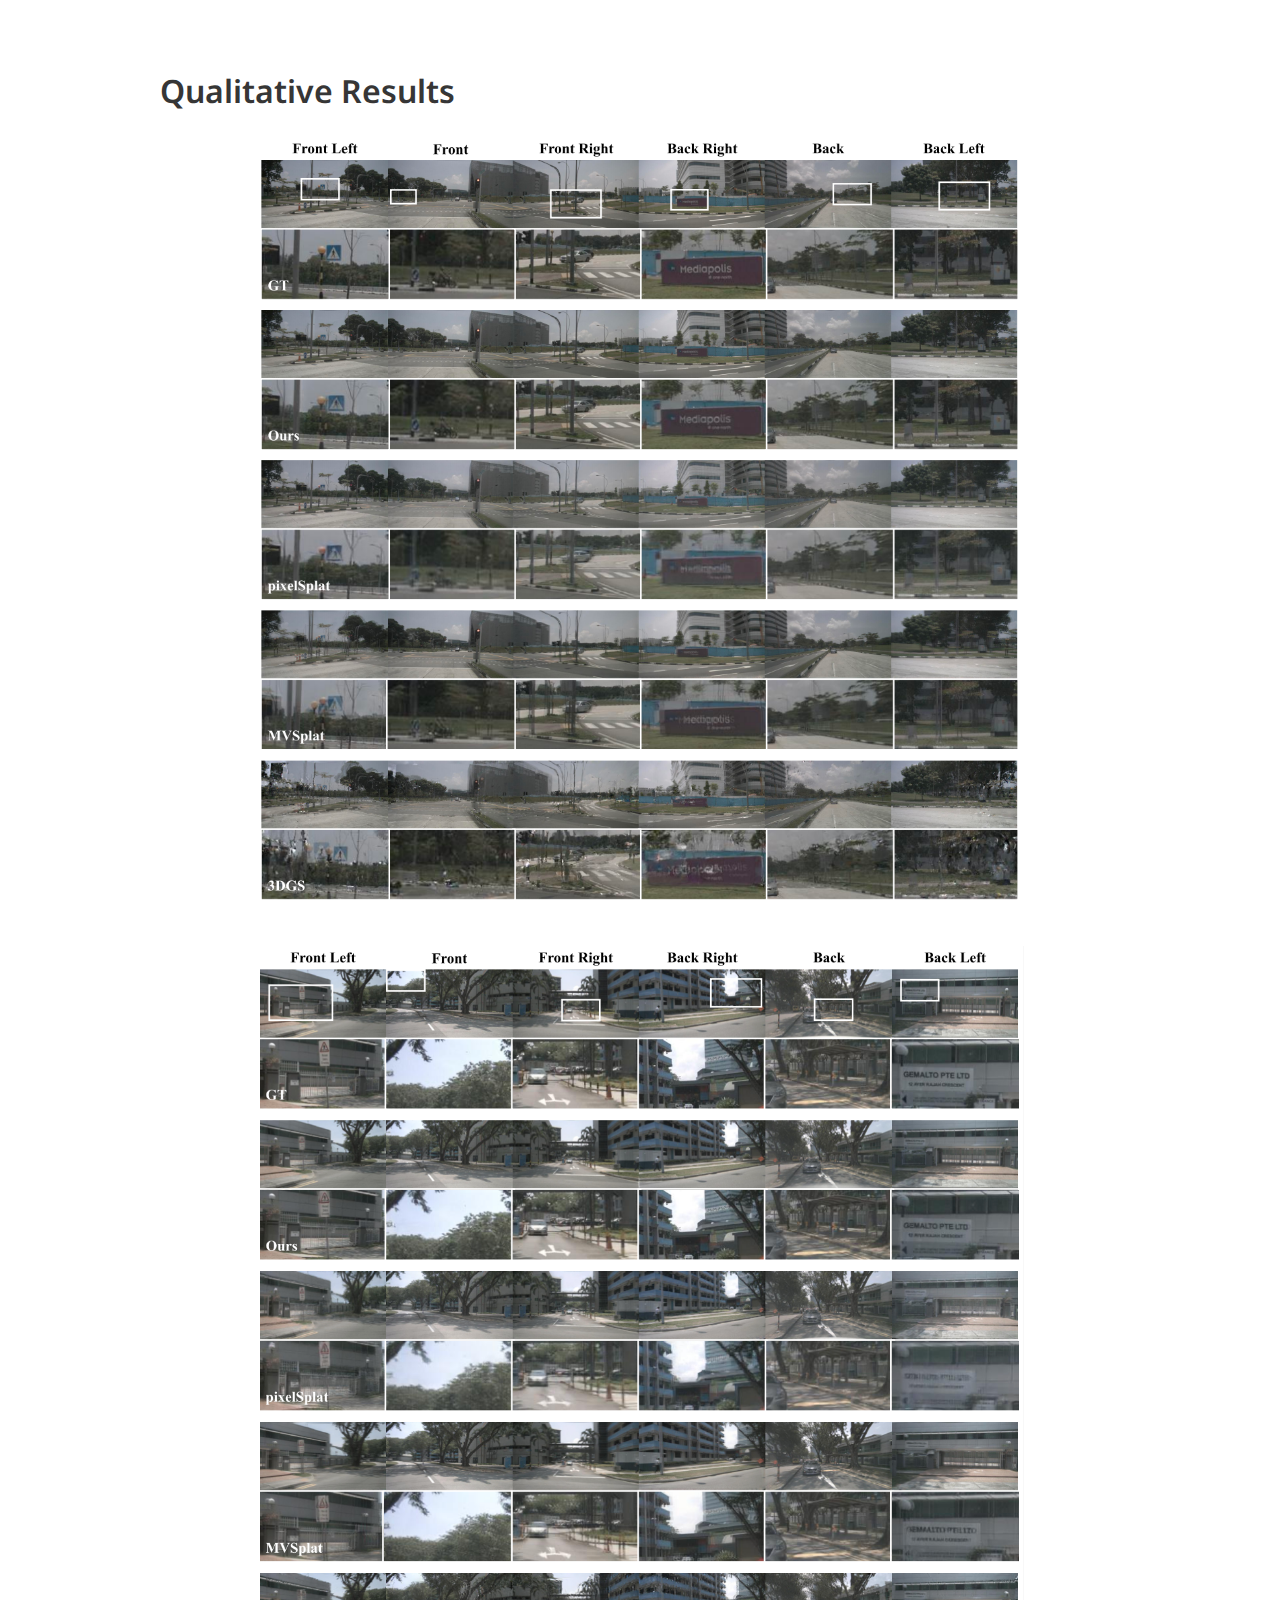
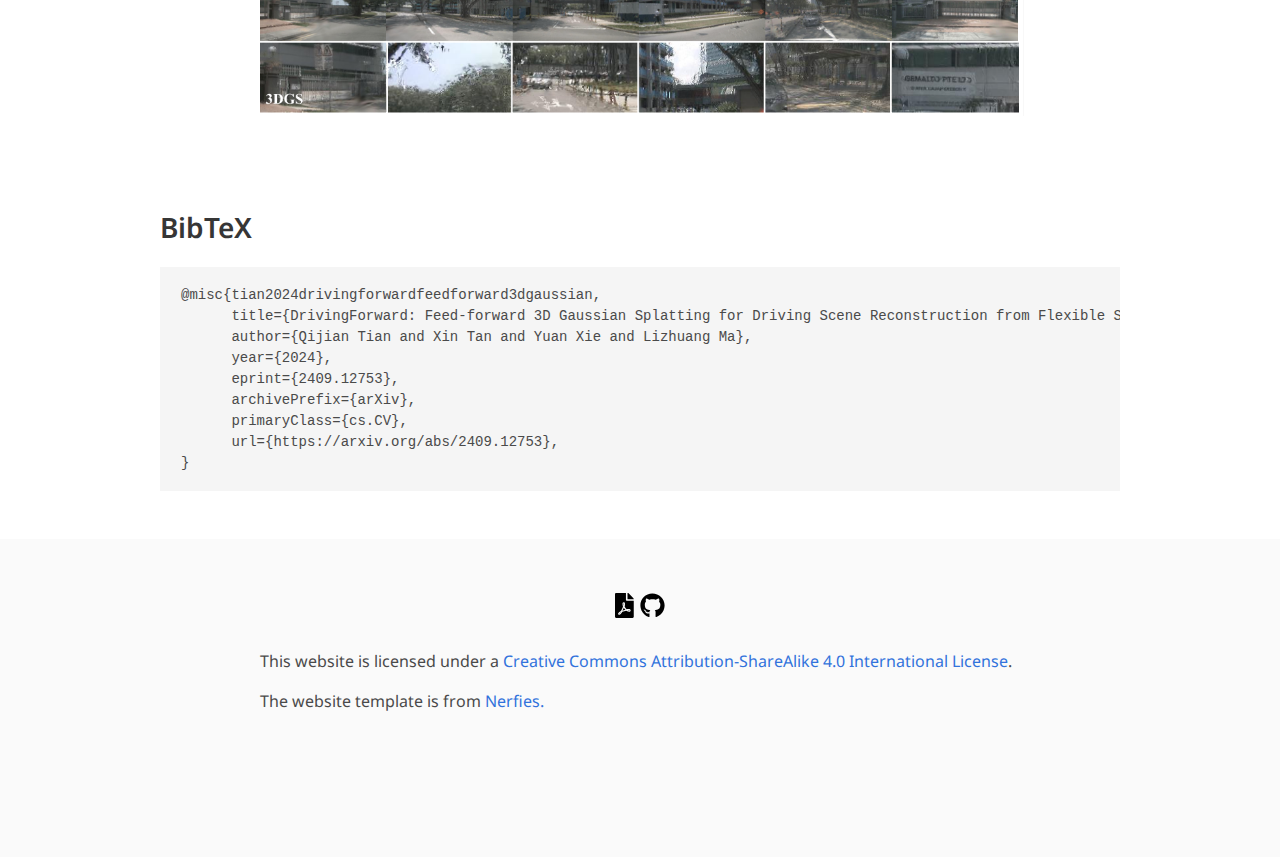
==== commit 15cf8a35: "update depth map" ====
--- a/projects/drivingforward/index.html
+++ b/projects/drivingforward/index.html
@@ -151,44 +151,19 @@
         </div>
     </section>
 
-    <!-- <section class="hero teaser">
+    <section class="hero teaser">
         <div class="container is-max-desktop">
+        <!-- <div class="container is-fluid" style="width: 90%;"> -->
           <div class="hero-body">
             <video id="teaser" autoplay muted loop playsinline height="100%">
               <source src="./static/videos/demo.mp4"
                       type="video/mp4">
             </video>
-            <h2 class="subtitle has-text-centered">
-              <span class="dnerf">Reconstruction results on nuScenes dataset. <br>Left: Rendered RGB Images; Right: Rendered Depth Maps.
+            <h2 class="subtitle has-text-centered", style="margin-top: 10px;">
+              <span class="dnerf">Reconstruction results on nuScenes dataset. <br>Left: rendered RGB images; Right: rendered depth maps.
             </h2>
           </div>
         </div>
-    </section> -->
-    <section class="hero teaser">
-      <div class="container is-max-desktop">
-        <div class="columns">
-        <div class="column is-full-width">
-        <div class="hero-body" style="display: flex; justify-content: center; align-items: center; padding: 0; margin-bottom: 10px;">
-          
-          <div class="video-container" style="flex: 1; margin-right: 10px;">
-            <video id="teaser-left" autoplay muted loop playsinline style="width: auto; height: 100%;">
-              <source src="./static/videos/demo_rgb.mp4" type="video/mp4">
-            </video>
-          </div>
-
-          <div class="video-container" style="flex: 1; margin-left: 10px;">
-            <video id="teaser-right" autoplay muted loop playsinline style="width: auto; height: 100%;">
-              <source src="./static/videos/demo_depth.mp4" type="video/mp4">
-            </video>
-          </div>
-    
-        </div>
-        <h2 class="subtitle has-text-centered">
-          <span class="dnerf">Reconstruction results on nuScenes dataset.<br>Left: rendered RGB images; Right: rendered depth maps.</span>
-        </h2>
-        </div>
-        </div>
-      </div>
     </section>
     
     <section class="section">
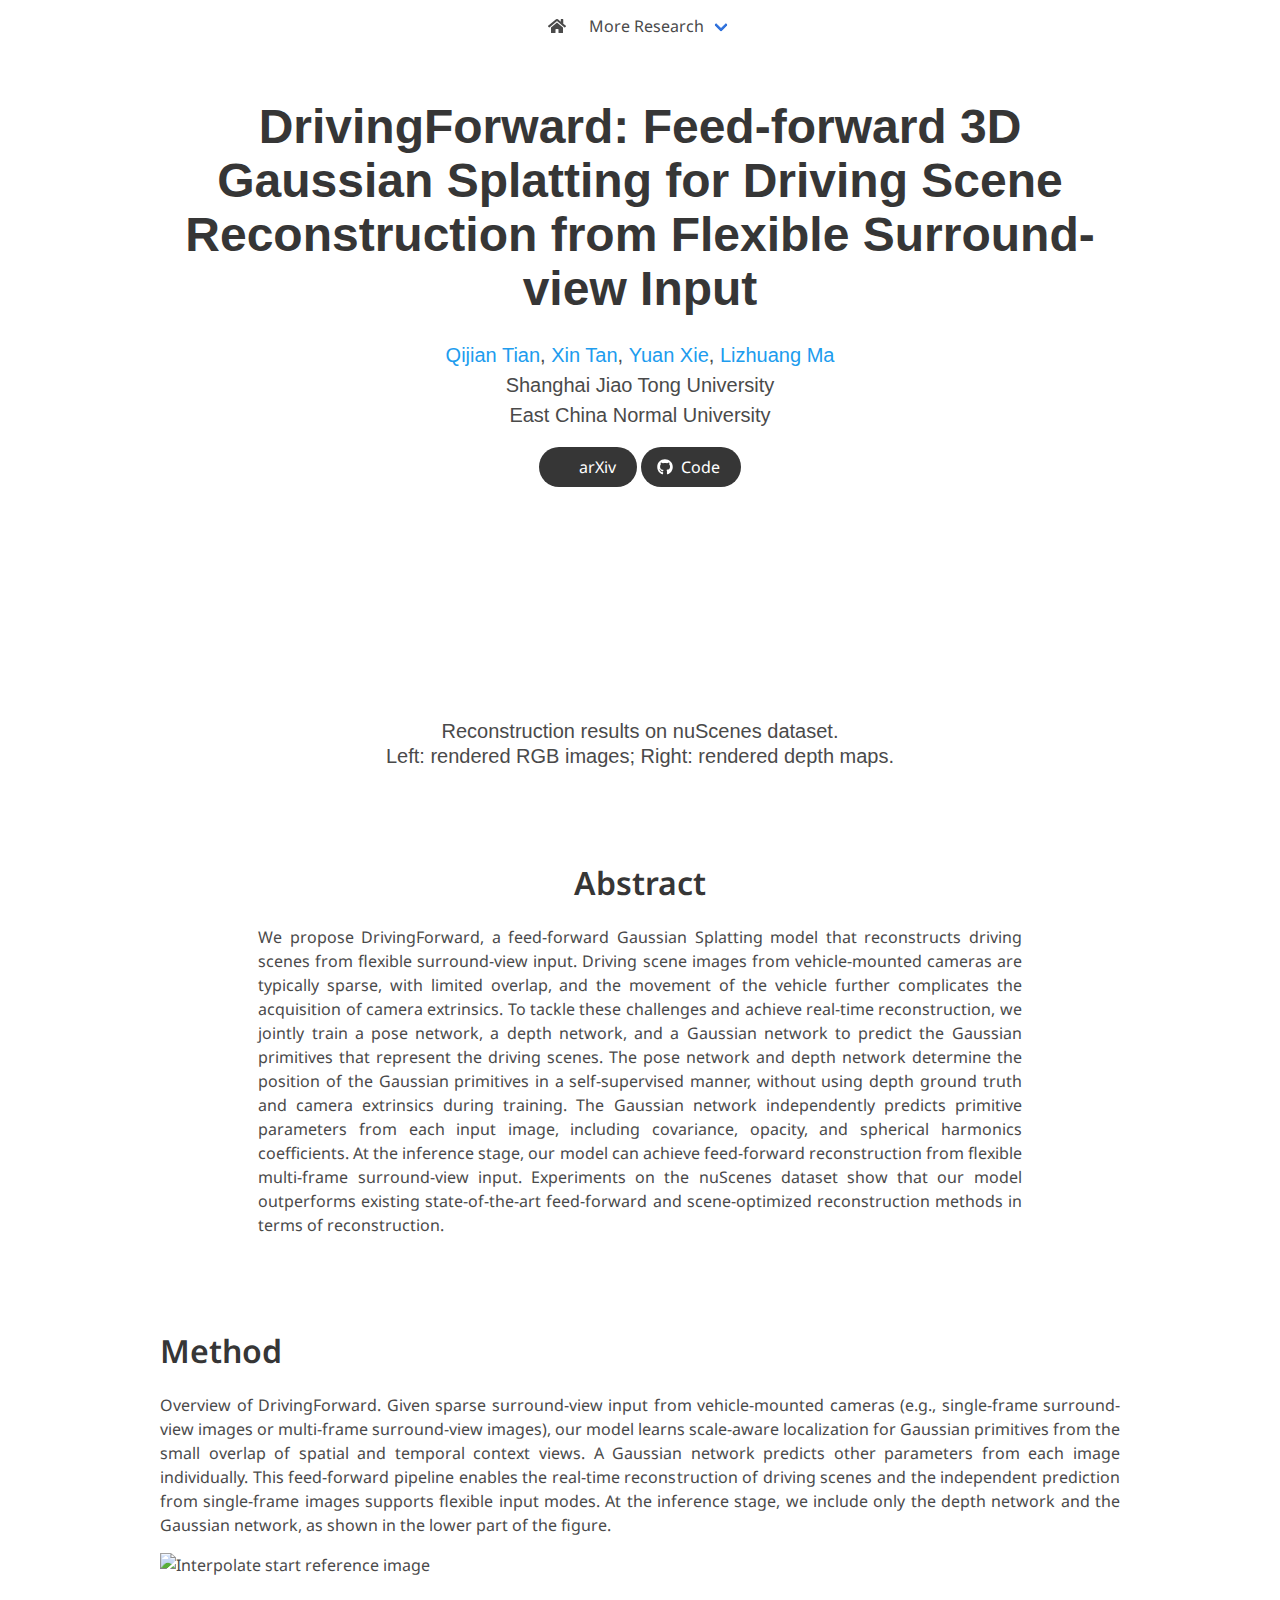
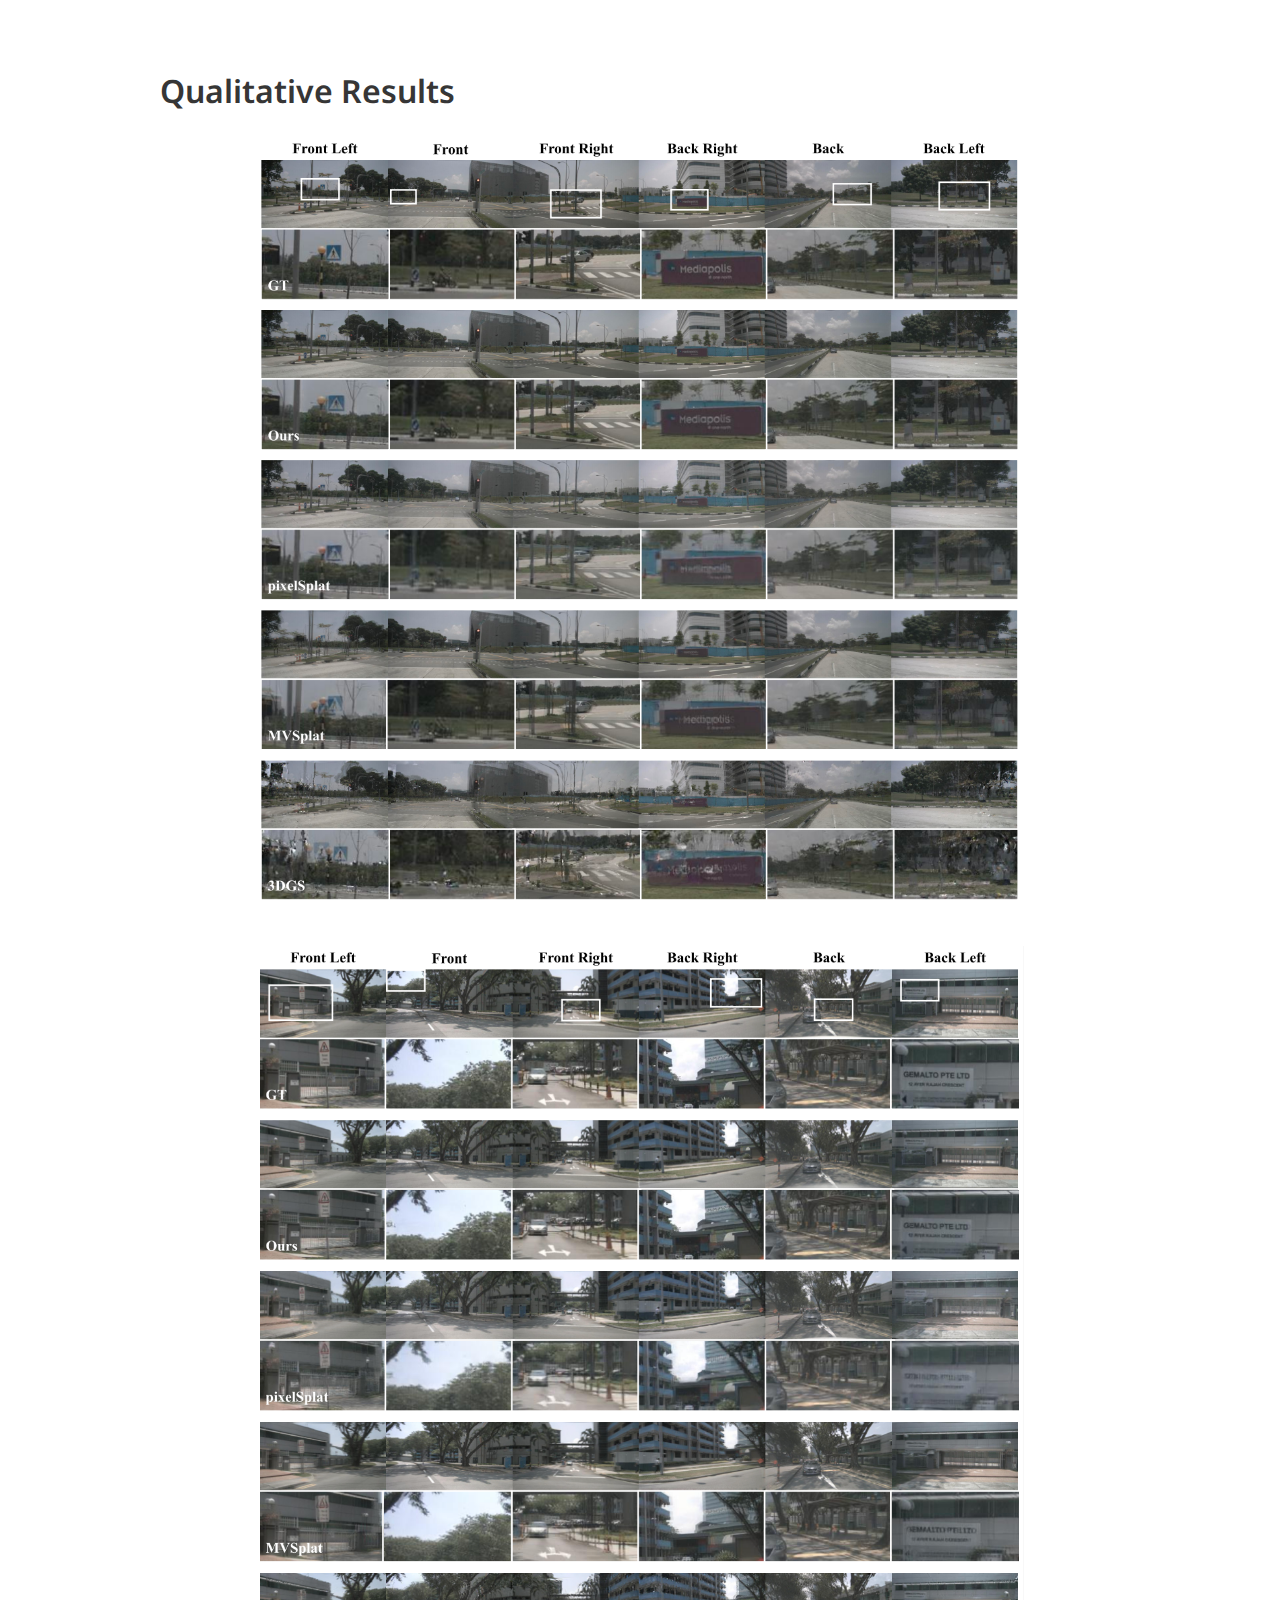
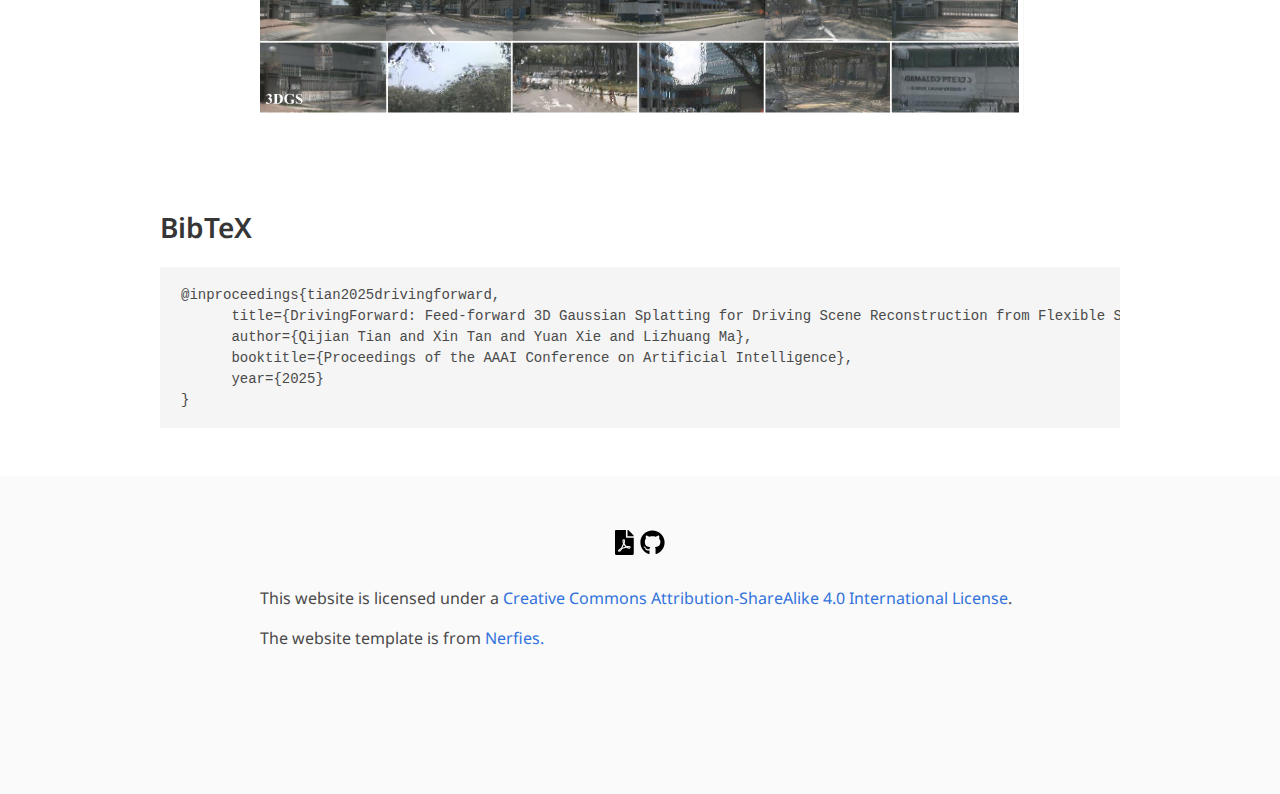
==== commit 47dde7a8: "update bibtex" ====
--- a/projects/drivingforward/index.html
+++ b/projects/drivingforward/index.html
@@ -237,14 +237,11 @@
     <section class="section" id="BibTeX">
         <div class="container is-max-desktop content">
           <h2 class="title">BibTeX</h2>
-          <pre><code>@misc{tian2024drivingforwardfeedforward3dgaussian,
+          <pre><code>@inproceedings{tian2025drivingforward,
       title={DrivingForward: Feed-forward 3D Gaussian Splatting for Driving Scene Reconstruction from Flexible Surround-view Input}, 
       author={Qijian Tian and Xin Tan and Yuan Xie and Lizhuang Ma},
-      year={2024},
-      eprint={2409.12753},
-      archivePrefix={arXiv},
-      primaryClass={cs.CV},
-      url={https://arxiv.org/abs/2409.12753}, 
+      booktitle={Proceedings of the AAAI Conference on Artificial Intelligence},
+      year={2025}
 }</code></pre>
         </div>
     </section>
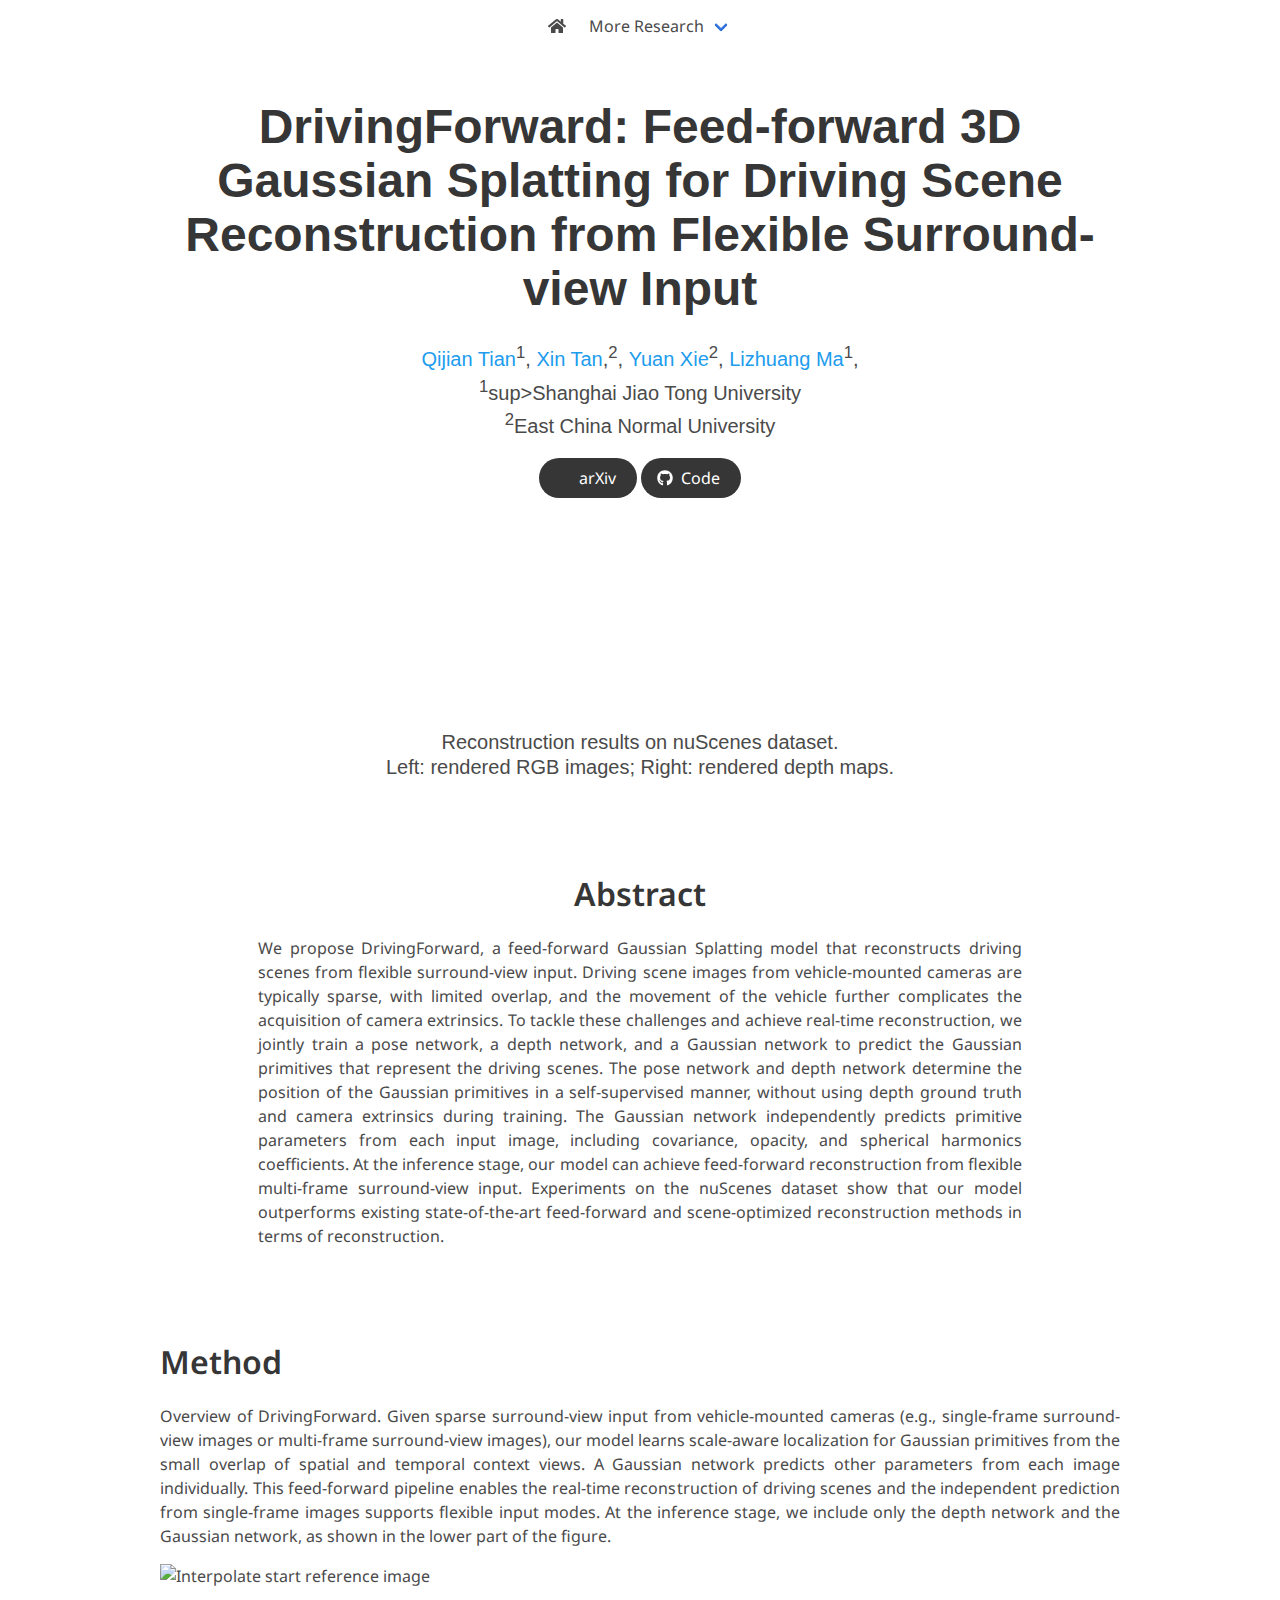
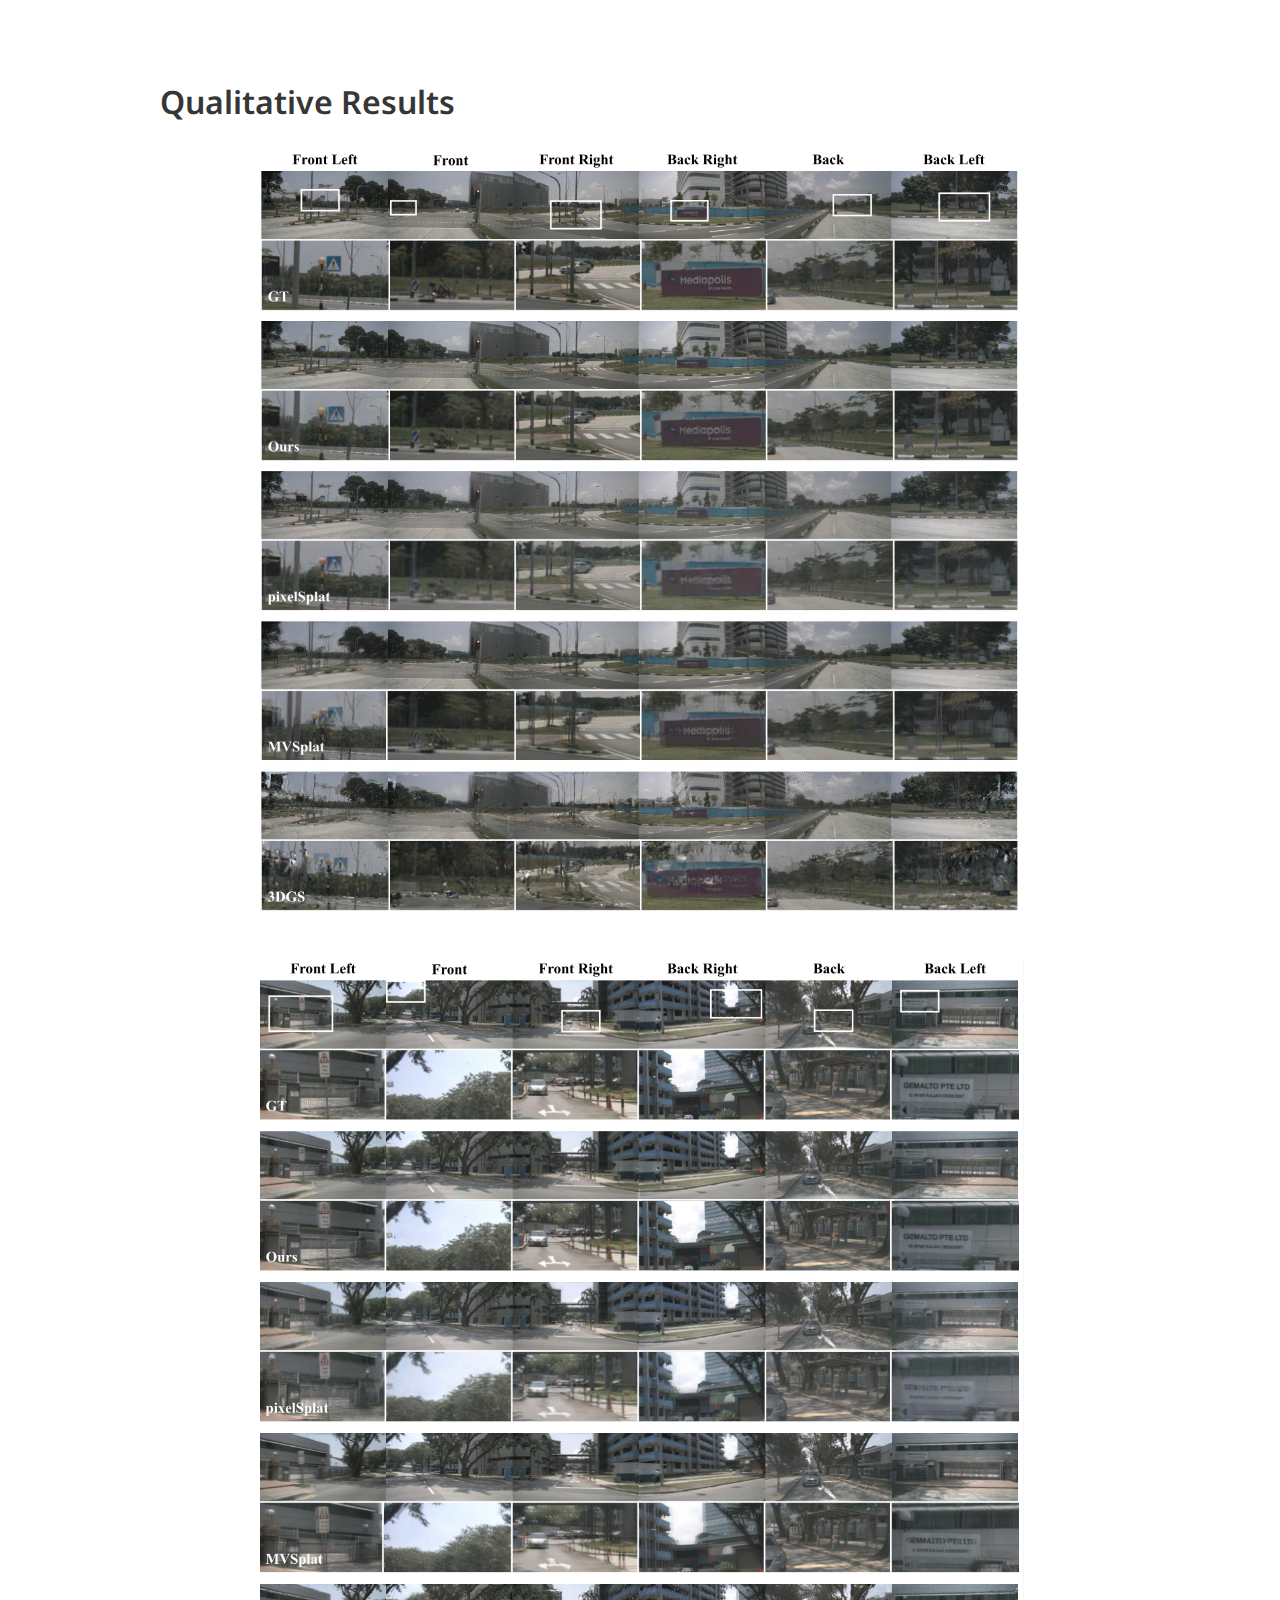
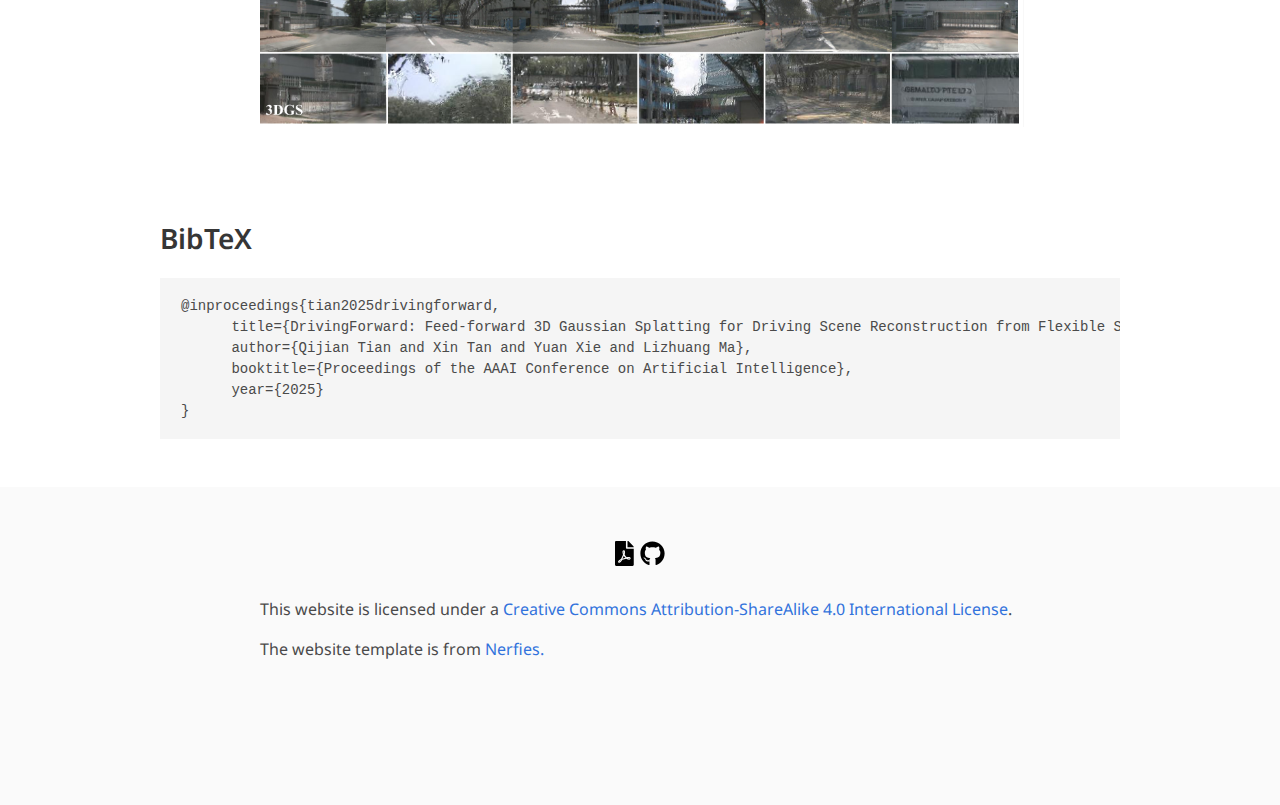
==== commit b71bca25: "update drivingforward author affiliation" ====
--- a/projects/drivingforward/index.html
+++ b/projects/drivingforward/index.html
@@ -76,20 +76,22 @@
                 <h1 class="title is-1 publication-title">DrivingForward: Feed-forward 3D Gaussian Splatting for Driving Scene Reconstruction from Flexible Surround-view Input</h1>
                 <div class="is-size-5 publication-authors">
                   <span class="author-block">
-                    <a href="http://fangzhou2000.github.io/">Qijian Tian</a>,</span>
-                  <span class="author-block">
-                    <a href="https://tanxincs.github.io/">Xin Tan</a>,</span>
-                  <span class="author-block">
-                    <a href="https://scholar.google.com/citations?user=RN1QMPgAAAAJ&hl=zh-CN&oi=ao">Yuan Xie</a>,
-                  </span>
-                  <span class="author-block">
-                    <a href="https://dmcv.sjtu.edu.cn/people/">Lizhuang Ma</a>
+                    <a href="http://fangzhou2000.github.io/">Qijian Tian</a><sup>1</sup>,
+                  </span>
+                  <span class="author-block">
+                    <a href="https://tanxincs.github.io/">Xin Tan</a>,<sup>2</sup>,
+                  </span>
+                  <span class="author-block">
+                    <a href="https://scholar.google.com/citations?user=RN1QMPgAAAAJ&hl=zh-CN&oi=ao">Yuan Xie</a><sup>2</sup>,
+                  </span>
+                  <span class="author-block">
+                    <a href="https://dmcv.sjtu.edu.cn/people/">Lizhuang Ma</a><sup>1</sup>,
                   </span>
                 </div>
       
                 <div class="is-size-5 publication-authors">
-                  <span class="author-block">Shanghai Jiao Tong University</span><br>
-                  <span class="author-block">East China Normal University</span>
+                  <span class="author-block"><sup>1</sup>sup>Shanghai Jiao Tong University</span><br>
+                  <span class="author-block"><sup>2</sup>East China Normal University</span>
                 </div>
       
                 <div class="column has-text-centered">
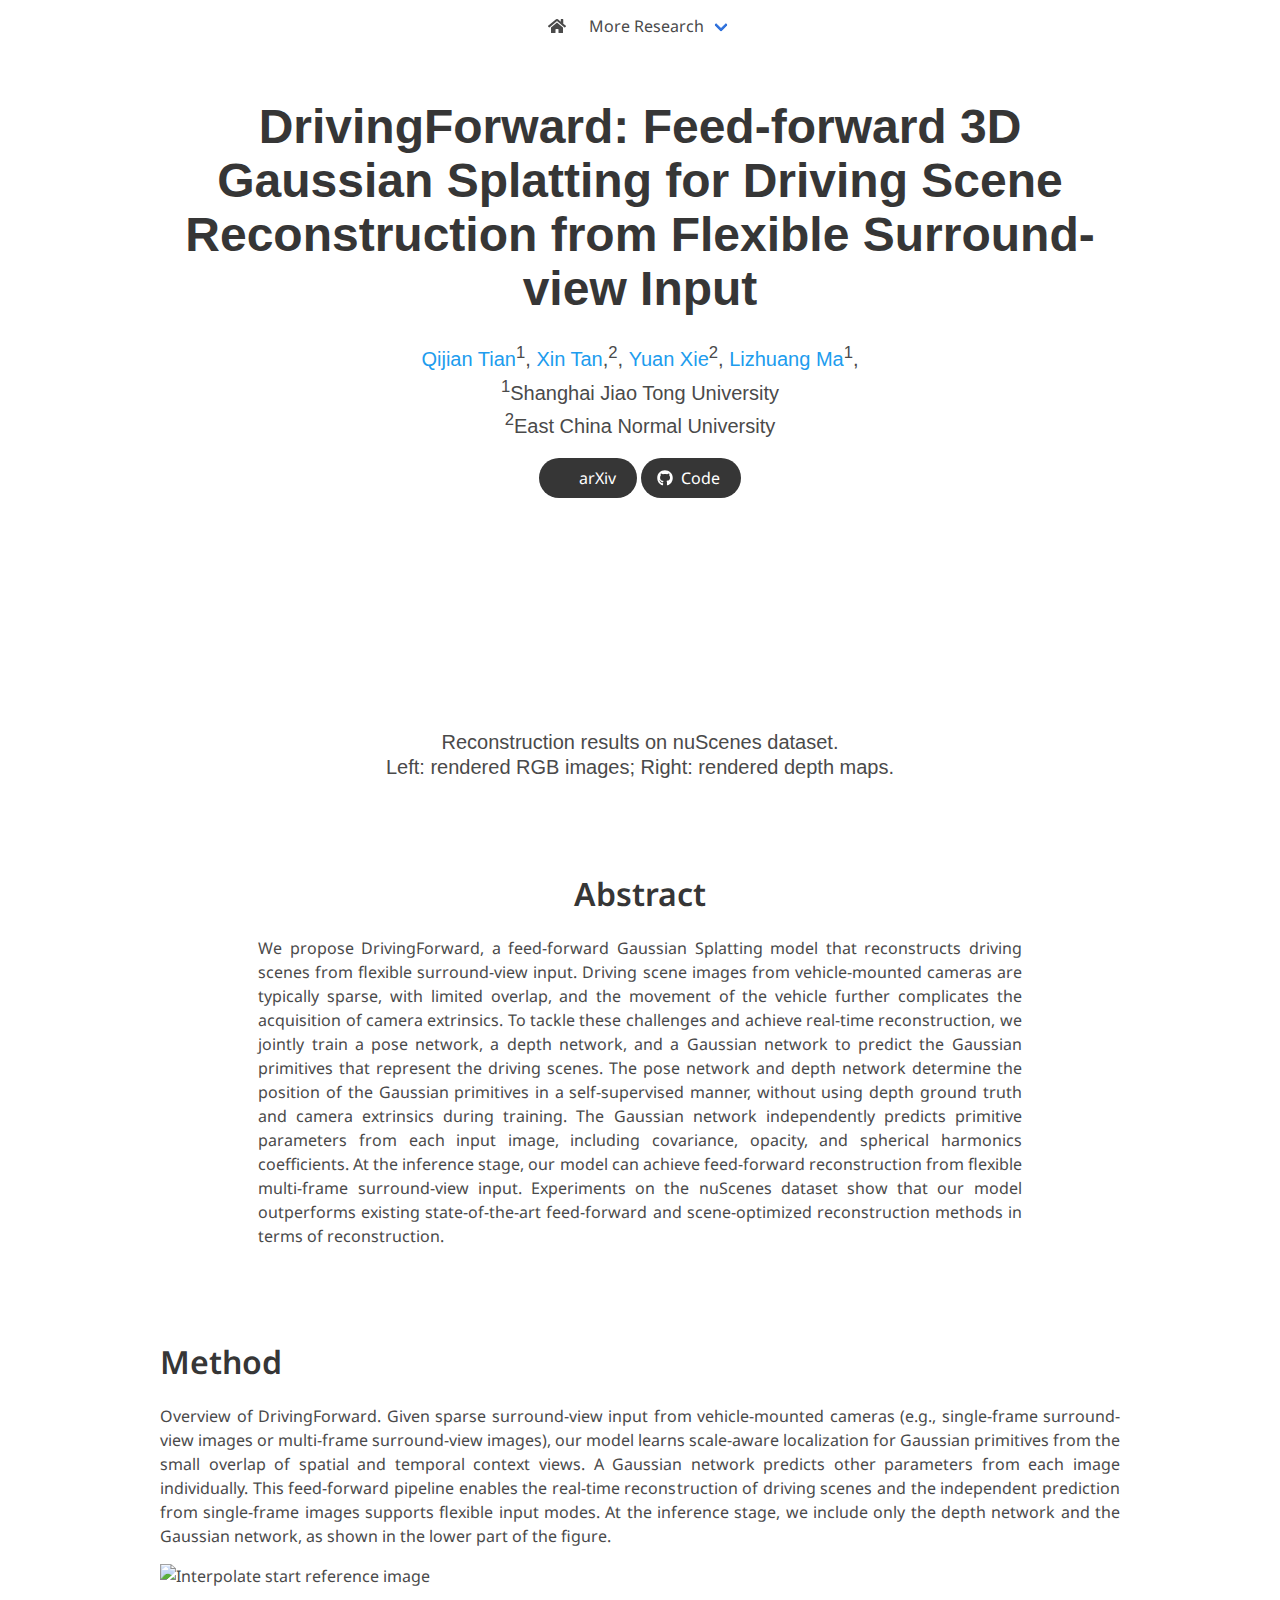
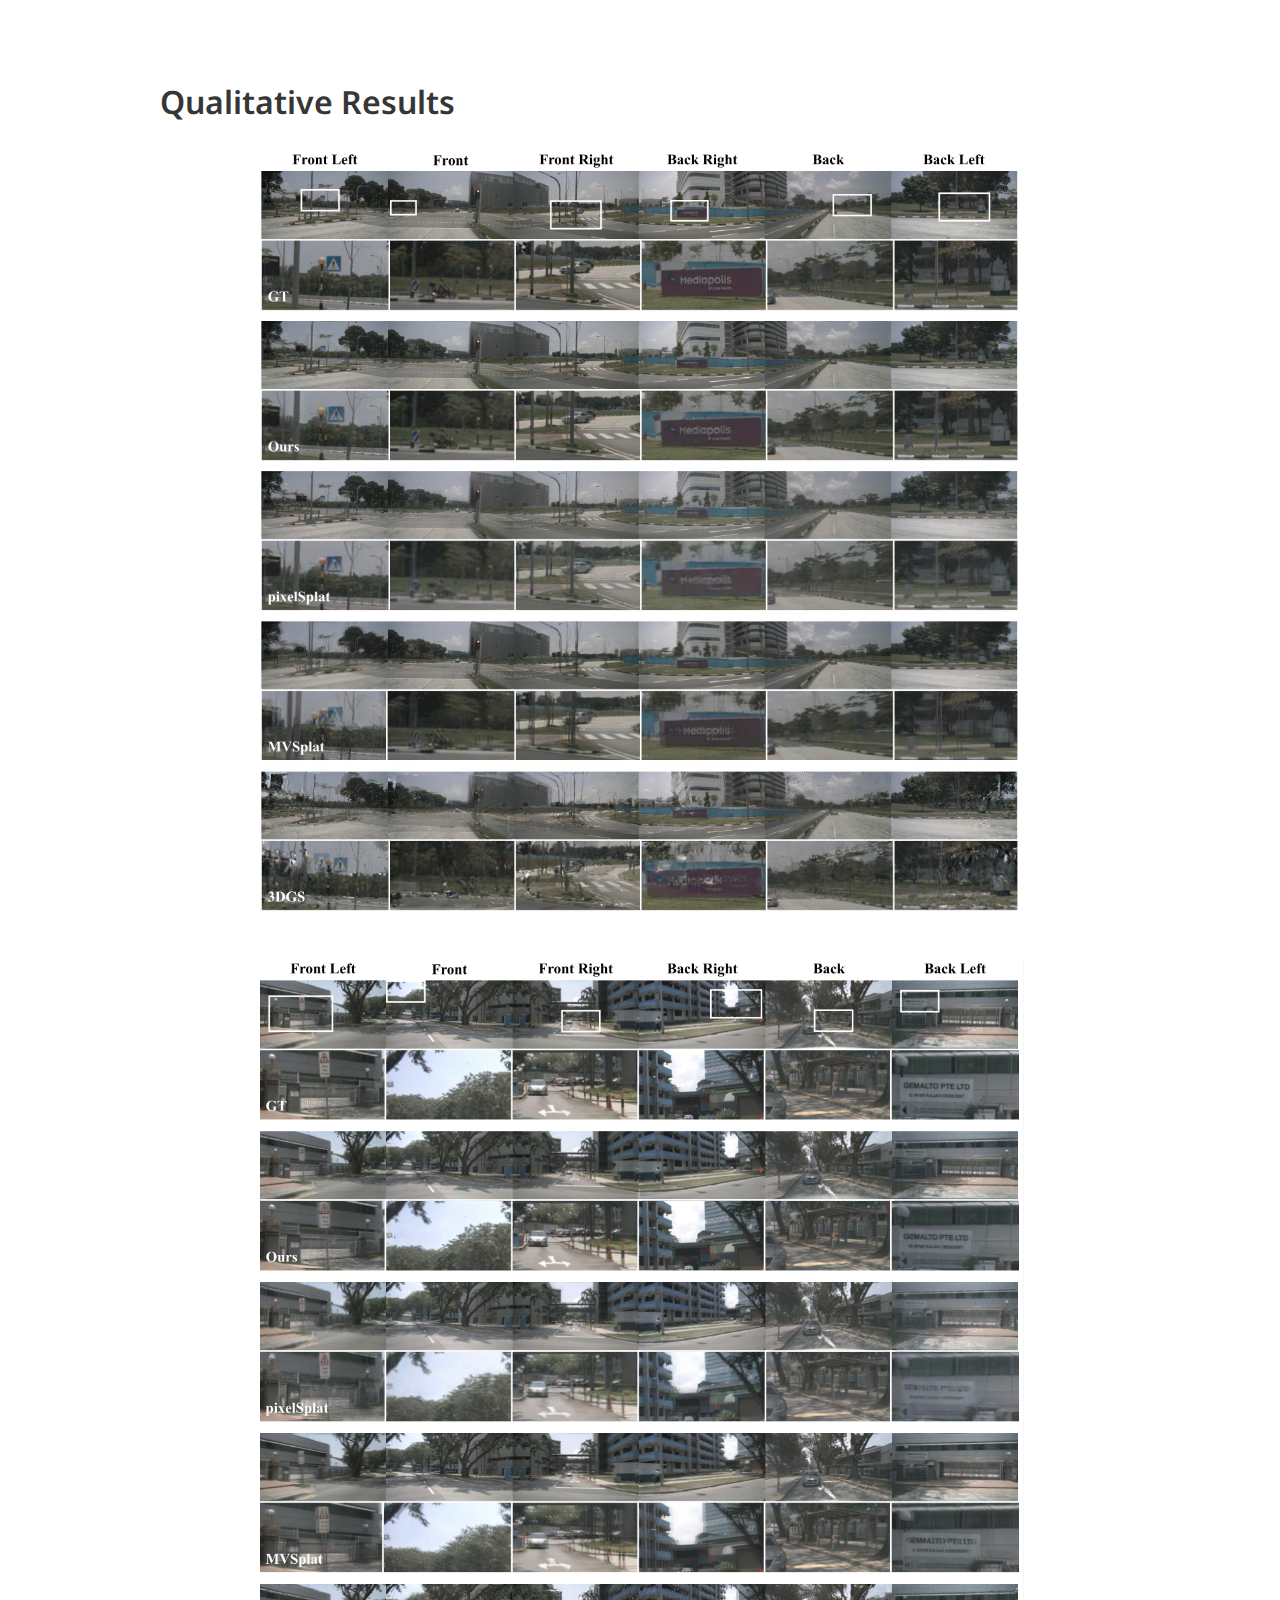
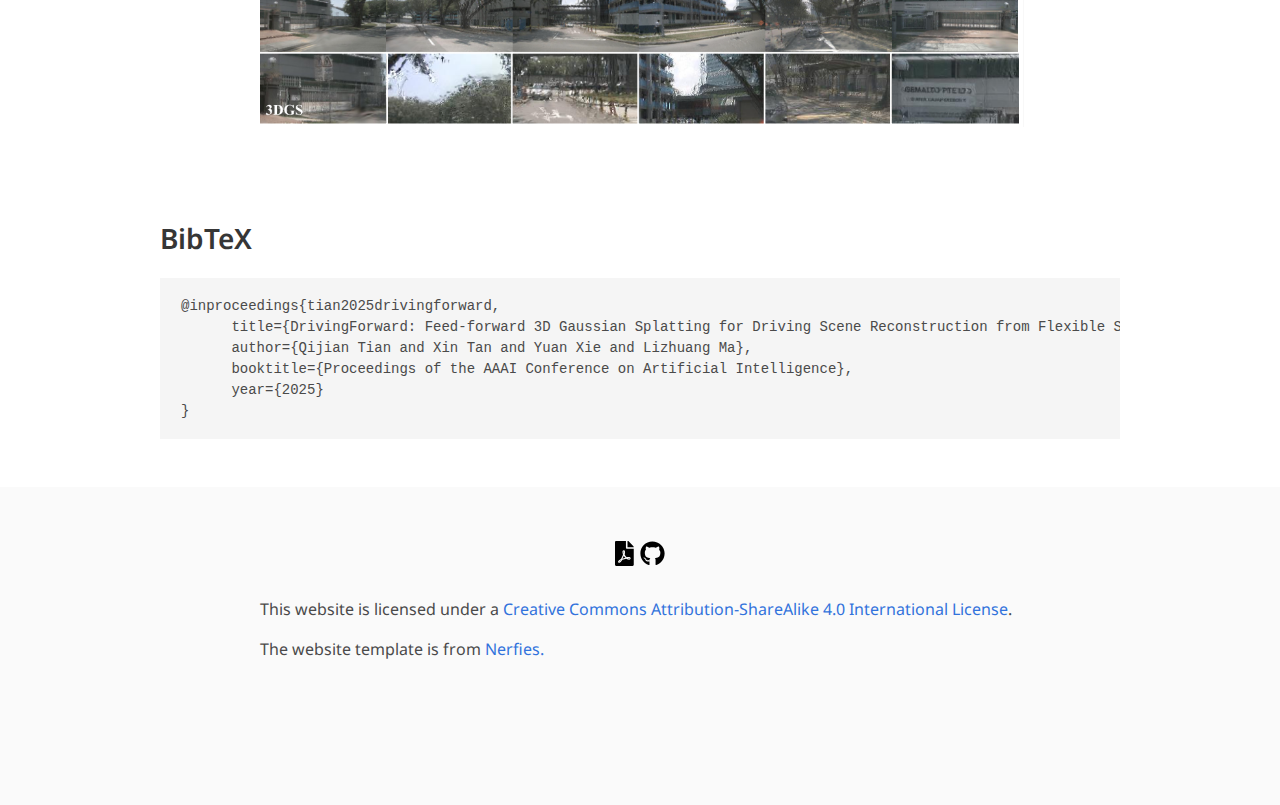
==== commit 4886b90c: "update drivingforward author affiliation" ====
--- a/projects/drivingforward/index.html
+++ b/projects/drivingforward/index.html
@@ -90,7 +90,7 @@
                 </div>
       
                 <div class="is-size-5 publication-authors">
-                  <span class="author-block"><sup>1</sup>sup>Shanghai Jiao Tong University</span><br>
+                  <span class="author-block"><sup>1</sup>Shanghai Jiao Tong University</span><br>
                   <span class="author-block"><sup>2</sup>East China Normal University</span>
                 </div>
       
